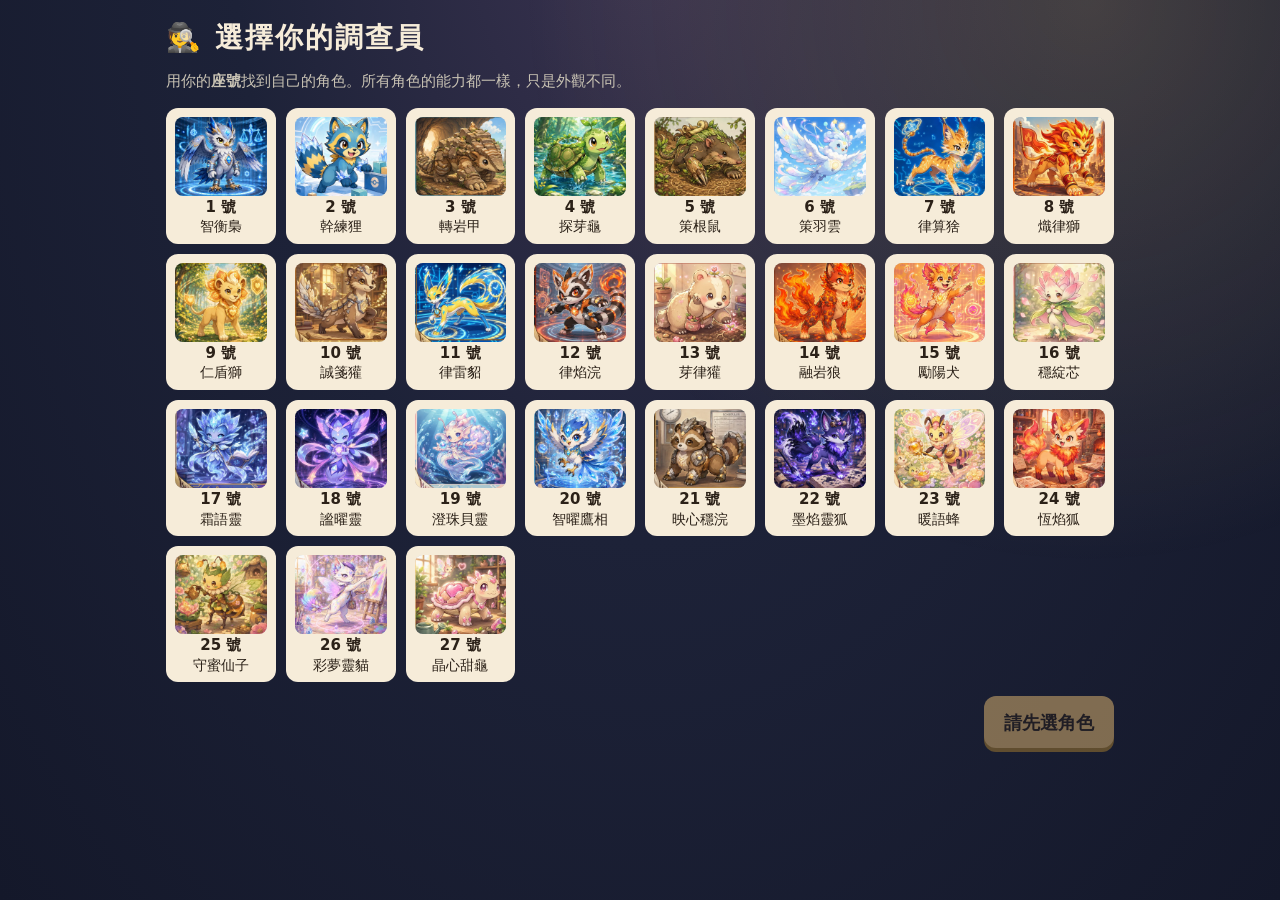
==== index.html @ 9925912d "所長的機密檔案庫：遊戲核心、自然與英文題庫 Co-Authored-By: Claude Opus 5.5 <noreply@anthropic.com>" ====
<!doctype html>
<html lang="zh-Hant">
<head>
<meta charset="utf-8">
<meta name="viewport" content="width=device-width, initial-scale=1, maximum-scale=1, user-scalable=no, viewport-fit=cover">
<meta name="apple-mobile-web-app-capable" content="yes">
<meta name="theme-color" content="#14182a">
<title>所長的機密檔案庫</title>
<link rel="stylesheet" href="style.css?v=2">
</head>
<body>
<div id="app"></div>
<div id="overlay" class="overlay hidden"></div>
<div id="toasts"></div>
<div id="rotate-hint" class="hidden"><div>🔄<br>雙人決鬥請把 iPad <b>橫放</b></div></div>

<script src="data/units.js?v=2"></script>
<script src="data/characters.js?v=2"></script>
<script src="data/bank.js?v=2"></script>
<script src="data/q-science.js?v=2"></script>
<script src="data/q-english.js?v=2"></script>
<script src="data/q-social.js?v=2"></script>
<script src="data/q-math.js?v=2"></script>
<script src="game.js?v=2"></script>
</body>
</html>
---- style.css ----
:root {
  --night: #14182a;
  --night2: #1d2238;
  --lamp: #ffcf7a;
  --kraft: #d8b98a;
  --kraft2: #c9a676;
  --kraft-dark: #8a6a3f;
  --paper: #f6ecd9;
  --ink: #2b2118;
  --red: #b3261e;
  --green: #2f8a4f;
  --fog: #9aa3b5;
  --math: #3b82c4;
  --science: #2f9e6b;
  --social: #c47a2c;
  --english: #b0458c;
  --radius: 14px;
}
* { box-sizing: border-box; -webkit-tap-highlight-color: transparent; }
html, body { margin: 0; height: 100%; }
body {
  background: radial-gradient(ellipse at 50% -10%, #3a3350 0%, var(--night2) 45%, var(--night) 100%) fixed;
  color: var(--paper);
  font-family: "PingFang TC", "Noto Sans TC", "Microsoft JhengHei", system-ui, sans-serif;
  font-size: 18px;
  line-height: 1.5;
  touch-action: manipulation;
  -webkit-user-select: none; user-select: none;
  -webkit-text-size-adjust: 100%;
  overflow-x: hidden;
}
button { font: inherit; color: inherit; touch-action: manipulation; cursor: pointer; }
.hidden { display: none !important; }
#app { max-width: 980px; margin: 0 auto; padding: max(12px, env(safe-area-inset-top)) 16px 40px; min-height: 100%; }

/* ---------- 共用元件 ---------- */
h1, h2, h3 { margin: .3em 0; line-height: 1.25; }
h1 { font-size: 28px; letter-spacing: 2px; }
h2 { font-size: 22px; }
.sub { color: #c9c3b4; font-size: 15px; }
.row { display: flex; gap: 10px; align-items: center; flex-wrap: wrap; }
.spacer { flex: 1; }
.center { text-align: center; }
.btn {
  display: inline-flex; align-items: center; justify-content: center; gap: 6px;
  min-height: 52px; padding: 10px 20px; border-radius: 12px; border: 0;
  background: var(--kraft); color: var(--ink); font-weight: 700; font-size: 18px;
  box-shadow: 0 4px 0 var(--kraft-dark);
  transition: transform .08s;
}
.btn:active { transform: translateY(3px); box-shadow: 0 1px 0 var(--kraft-dark); }
.btn.primary { background: var(--lamp); box-shadow: 0 4px 0 #b88a30; }
.btn.red { background: #d9534a; color: #fff; box-shadow: 0 4px 0 #8a2620; }
.btn.ghost { background: rgba(255,255,255,.08); color: var(--paper); box-shadow: none; border: 1px solid rgba(255,255,255,.2); }
.btn.small { min-height: 40px; padding: 6px 14px; font-size: 15px; }
.btn[disabled] { opacity: .45; pointer-events: none; }
.topbar { display: flex; align-items: center; gap: 8px; margin-bottom: 10px; flex-wrap: wrap; }
.pill { display: inline-flex; align-items: center; gap: 4px; padding: 4px 10px; border-radius: 99px; background: rgba(0,0,0,.35); font-size: 15px; white-space: nowrap; }
.folder {
  position: relative; background: var(--kraft); color: var(--ink);
  border-radius: 6px 14px 14px 14px; padding: 18px 16px 16px; margin-top: 16px;
  box-shadow: 0 6px 18px rgba(0,0,0,.35);
  background-image: repeating-linear-gradient(0deg, rgba(0,0,0,.025) 0 2px, transparent 2px 6px);
}
.folder::before {
  content: attr(data-tab); position: absolute; top: -18px; left: 0;
  background: var(--kraft); padding: 2px 16px 0; border-radius: 8px 8px 0 0; font-size: 13px; font-weight: 700; letter-spacing: 1px; color: var(--kraft-dark);
}
.paper { background: var(--paper); color: var(--ink); border-radius: var(--radius); padding: 16px; box-shadow: 0 4px 14px rgba(0,0,0,.3); }
.stamp {
  display: inline-block; border: 4px solid var(--red); color: var(--red); font-weight: 900; padding: 2px 12px; border-radius: 8px;
  transform: rotate(-12deg); letter-spacing: 4px; font-size: 22px; background: rgba(255,255,255,.15);
}
.stamp.big { font-size: 56px; padding: 6px 24px; border-width: 7px; animation: stampIn .35s ease-out; }
@keyframes stampIn { from { transform: rotate(-12deg) scale(2.4); opacity: 0; } to { transform: rotate(-12deg) scale(1); opacity: 1; } }
.lamp-glow { position: fixed; inset: 0; pointer-events: none; background: radial-gradient(circle at 85% 0%, rgba(255,207,122,.18), transparent 40%); z-index: -1; }

/* ---------- 選角色 ---------- */
.char-grid { display: grid; grid-template-columns: repeat(auto-fill, minmax(104px, 1fr)); gap: 10px; }
.char-cell { background: var(--paper); color: var(--ink); border-radius: 12px; padding: 6px; border: 3px solid transparent; text-align: center; }
.char-cell img { width: 100%; aspect-ratio: 512/440; object-fit: cover; border-radius: 8px; display: block; background: #ccc; }
.char-cell .seat { font-weight: 900; font-size: 15px; }
.char-cell .nm { font-size: 14px; line-height: 1.2; }
.char-cell.sel { border-color: var(--lamp); box-shadow: 0 0 0 3px var(--lamp); }
.char-cell.taken { opacity: .3; }

/* 角色卡 */
.idcard { display: flex; gap: 14px; align-items: center; }
.idcard .portrait { width: 120px; flex: none; border-radius: 12px; overflow: hidden; border: 5px solid #a07d4c; background: #222; }
.idcard .portrait img { width: 100%; display: block; aspect-ratio: 512/440; object-fit: cover; }
.frame-silver { border-color: #c8ced8 !important; box-shadow: 0 0 10px rgba(220,230,255,.6); }
.frame-gold { border-color: #e6b93c !important; box-shadow: 0 0 14px rgba(255,210,90,.75); }
.frame-crystal { border-color: #8fd7ff !important; box-shadow: 0 0 18px rgba(140,215,255,.9), inset 0 0 8px rgba(140,215,255,.6); }
.idcard .title { display: inline-block; margin-top: 4px; background: var(--ink); color: var(--lamp); border-radius: 6px; padding: 1px 10px; font-size: 14px; }

/* ---------- 主畫面 ---------- */
.areas { display: grid; grid-template-columns: repeat(2, 1fr); gap: 14px; margin-top: 14px; }
.area {
  position: relative; text-align: left; border: 0; border-radius: 6px 16px 16px 16px; padding: 16px; min-height: 120px;
  background: var(--kraft); color: var(--ink); box-shadow: 0 6px 0 var(--kraft-dark);
  border-top: 10px solid var(--c, #888);
}
.area:active { transform: translateY(3px); }
.area .ic { font-size: 30px; }
.area .nm { font-size: 21px; font-weight: 900; }
.area .meta { font-size: 14px; color: #5a4632; margin-top: 4px; }
.area .badge { position: absolute; top: 10px; right: 10px; background: var(--red); color: #fff; border-radius: 99px; padding: 2px 10px; font-size: 14px; font-weight: 700; }
.area.off { opacity: .5; }
.hub-actions { display: grid; grid-template-columns: repeat(3, 1fr); gap: 12px; margin-top: 18px; }
.hub-actions .btn { min-height: 72px; flex-direction: column; font-size: 17px; }
.hub-actions .btn span { font-size: 26px; }
@media (max-width: 560px) { .hub-actions { grid-template-columns: 1fr 1fr; } }

/* 所長剪影對話 */
.boss-talk { display: flex; gap: 14px; align-items: flex-end; }
.boss-talk svg { width: 96px; flex: none; filter: drop-shadow(0 0 12px rgba(255,207,122,.35)); }
.boss-talk .bubble { background: var(--paper); color: var(--ink); border-radius: 16px 16px 16px 4px; padding: 14px 16px; font-size: 18px; flex: 1; }
.boss-talk .bubble b { color: var(--red); }

/* ---------- 範圍選擇 ---------- */
.unit-list { display: grid; gap: 10px; margin: 12px 0; }
.unit-btn { text-align: left; background: var(--paper); color: var(--ink); border: 3px solid transparent; border-radius: 12px; padding: 12px 14px; font-size: 17px; }
.unit-btn.sel { border-color: var(--c, var(--lamp)); box-shadow: 0 0 0 2px var(--c, var(--lamp)); }
.unit-btn small { display: block; color: #6c5a44; font-size: 14px; }

/* ---------- 路線圖 ---------- */
.map { display: flex; flex-direction: column-reverse; gap: 8px; margin: 10px 0; }
.map-row { display: flex; justify-content: center; gap: 12px; align-items: center; position: relative; }
.map-row .rn { position: absolute; left: 0; font-size: 12px; color: #8b8fa3; }
.node {
  width: 76px; height: 64px; border-radius: 12px; border: 3px solid rgba(255,255,255,.15); background: rgba(0,0,0,.3);
  display: flex; flex-direction: column; align-items: center; justify-content: center; font-size: 26px; line-height: 1;
}
.node small { font-size: 12px; margin-top: 4px; color: #cfc8b8; }
.node.avail { border-color: var(--lamp); background: rgba(255,207,122,.18); animation: pulse 1.4s infinite; }
.node.done { opacity: .35; }
.node.cur { border-color: #fff; background: rgba(255,255,255,.2); }
.node.boss { width: 120px; height: 72px; }
@keyframes pulse { 50% { box-shadow: 0 0 0 6px rgba(255,207,122,.15); } }
.legend { font-size: 13px; color: #b9b3a5; }

/* ---------- 狀態列 ---------- */
.statbar { display: flex; gap: 8px; flex-wrap: wrap; align-items: center; }
.hpbar { position: relative; height: 18px; border-radius: 99px; background: rgba(0,0,0,.45); overflow: hidden; min-width: 140px; flex: 1; }
.hpbar > i { position: absolute; inset: 0 auto 0 0; background: linear-gradient(90deg, #e05a4f, #f2a14a); transition: width .3s; }
.hpbar.enemy > i { background: linear-gradient(90deg, #6f7ea0, #b6c0d8); }
.hpbar > span { position: relative; display: block; text-align: center; font-size: 13px; line-height: 18px; font-weight: 700; color: #fff; text-shadow: 0 1px 2px #000; }
.relic-row { display: flex; gap: 6px; flex-wrap: wrap; }
.relic-chip { font-size: 22px; background: rgba(0,0,0,.35); border-radius: 10px; padding: 2px 6px; border: 0; }
.relic-chip sup { font-size: 11px; color: var(--lamp); }
.item-btn { min-height: 44px; padding: 4px 10px; border-radius: 10px; border: 0; background: rgba(255,255,255,.12); font-size: 16px; }

/* ---------- 戰鬥 ---------- */
.arena { display: flex; align-items: center; justify-content: space-between; gap: 10px; padding: 8px 0; min-height: 170px; }
.hero { width: 120px; flex: none; text-align: center; }
.hero img { width: 110px; border-radius: 12px; border: 4px solid #a07d4c; display: block; margin: 0 auto; aspect-ratio: 512/440; object-fit: cover; }
.hero.hit img { animation: shake .35s; border-color: #e05a4f; }
.foe { flex: 1; display: flex; flex-direction: column; align-items: center; gap: 6px; }
.foe .fname { font-weight: 700; }
.foe .hpbar { width: 100%; max-width: 280px; flex: none; }
@keyframes shake { 20% { transform: translateX(-8px); } 40% { transform: translateX(8px); } 60% { transform: translateX(-5px); } 80% { transform: translateX(5px); } }

/* 霧怪（CSS 畫的） */
.fog { position: relative; width: 150px; height: 120px; animation: floaty 3s ease-in-out infinite; }
.fog .puff { position: absolute; border-radius: 50%; background: radial-gradient(circle at 40% 35%, rgba(215,220,232,.95), rgba(140,148,168,.75) 55%, rgba(110,118,140,0) 72%); filter: blur(2px); }
.fog .p1 { width: 90px; height: 80px; left: 30px; top: 20px; }
.fog .p2 { width: 70px; height: 60px; left: 0; top: 45px; }
.fog .p3 { width: 70px; height: 62px; right: 0; top: 40px; }
.fog .p4 { width: 60px; height: 50px; left: 45px; top: 0; }
.fog .eyes { position: absolute; left: 0; right: 0; top: 52px; display: flex; justify-content: center; gap: 22px; }
.fog .eye { width: 26px; height: 9px; border-radius: 50%; background: #ffe04a; box-shadow: 0 0 10px #ffd400, 0 0 22px rgba(255,212,0,.7); transform: rotate(8deg); animation: blink 4s infinite; }
.fog .eye:first-child { transform: rotate(-8deg); }
.fog.elite { transform: scale(1.2); }
.fog.elite .puff { background: radial-gradient(circle at 40% 35%, rgba(170,176,196,.95), rgba(80,86,110,.85) 55%, rgba(60,66,90,0) 72%); }
.fog.boss { width: 200px; height: 150px; }
.fog.boss .puff { background: radial-gradient(circle at 40% 35%, rgba(130,120,160,.95), rgba(50,44,80,.9) 55%, rgba(40,34,70,0) 72%); }
.fog.boss .p1 { width: 130px; height: 110px; left: 35px; top: 18px; }
.fog.boss .p2 { width: 95px; height: 80px; top: 60px; }
.fog.boss .p3 { width: 95px; height: 80px; top: 55px; }
.fog.boss .p4 { width: 80px; height: 66px; left: 60px; }
.fog.boss .eyes { top: 70px; gap: 30px; }
.fog.boss .eye { width: 36px; height: 11px; background: #ffb52e; box-shadow: 0 0 14px #ff9a00, 0 0 30px rgba(255,140,0,.8); }
.fog.ghost .puff { background: radial-gradient(circle at 40% 35%, rgba(200,225,255,.95), rgba(110,140,220,.7) 55%, rgba(90,110,200,0) 72%); }
.fog.ghost .eye { background: #b9f2ff; box-shadow: 0 0 10px #7fe3ff, 0 0 22px rgba(127,227,255,.8); }
.fog .tag { position: absolute; right: 10px; top: 8px; background: var(--paper); color: var(--red); font-weight: 900; font-size: 14px; padding: 0 5px; border: 2px solid var(--red); transform: rotate(10deg); }
.fog.hit { animation: shake .35s; }
.fog.dead { animation: fade .6s forwards; }
.shield-ring { position: absolute; inset: -10px; border-radius: 50%; border: 4px dashed #8fd7ff; box-shadow: 0 0 18px #8fd7ff; animation: spin 6s linear infinite; }
@keyframes spin { to { transform: rotate(360deg); } }
@keyframes floaty { 50% { transform: translateY(-8px); } }
@keyframes blink { 0%, 92%, 100% { height: 9px; } 95% { height: 2px; } }
@keyframes fade { to { opacity: 0; transform: scale(1.4); filter: blur(8px); } }
.dmg { position: absolute; font-weight: 900; font-size: 26px; color: #fff; text-shadow: 0 2px 4px #000; animation: rise .8s forwards; pointer-events: none; }
@keyframes rise { to { transform: translateY(-40px); opacity: 0; } }

/* ---------- 題目 ---------- */
.qcard { background: var(--paper); color: var(--ink); border-radius: var(--radius); padding: 16px; box-shadow: 0 6px 16px rgba(0,0,0,.35); position: relative; }
.qcard.ghost-q { box-shadow: 0 0 0 4px #7fa8ff, 0 0 24px rgba(127,168,255,.7); }
.qhead { display: flex; gap: 8px; align-items: center; font-size: 13px; color: #7a6650; margin-bottom: 6px; flex-wrap: wrap; }
.qhead .lv2 { background: #6b3fa0; color: #fff; padding: 0 8px; border-radius: 6px; }
.qhead .gtag { background: #3d5bb5; color: #fff; padding: 0 8px; border-radius: 6px; }
.stem { font-size: 20px; font-weight: 600; white-space: pre-wrap; margin-bottom: 12px; -webkit-user-select: text; user-select: text; }
.opts { display: grid; gap: 10px; }
.opt {
  text-align: left; min-height: 56px; padding: 10px 14px; border-radius: 12px; border: 2px solid #d6c7a8; background: #fffaf0; color: var(--ink);
  font-size: 18px; display: flex; gap: 10px; align-items: center;
}
.opt .k { flex: none; width: 30px; height: 30px; border-radius: 50%; background: var(--kraft); display: flex; align-items: center; justify-content: center; font-weight: 900; }
.opt.right { background: #d8f3dc; border-color: var(--green); }
.opt.wrong { background: #fde2e0; border-color: var(--red); }
.opt.gone { opacity: .25; text-decoration: line-through; pointer-events: none; }
.opt:disabled { cursor: default; }
@media (min-width: 700px) { .opts.two { grid-template-columns: 1fr 1fr; } }
.hint { background: #fff3c4; border-left: 5px solid #e0a800; padding: 8px 12px; border-radius: 8px; margin-bottom: 10px; font-size: 16px; }
.qtools { display: flex; gap: 8px; margin-top: 12px; flex-wrap: wrap; }

/* 數字鍵盤 */
.numdisp { font-size: 30px; font-weight: 700; text-align: center; background: #fff; border: 3px solid #d6c7a8; border-radius: 12px; min-height: 56px; padding: 4px; margin-bottom: 10px; letter-spacing: 2px; }
.numpad { display: grid; grid-template-columns: repeat(3, 1fr); gap: 8px; max-width: 360px; margin: 0 auto; }
.numpad button { min-height: 58px; font-size: 26px; font-weight: 700; border-radius: 12px; border: 0; background: var(--kraft); color: var(--ink); box-shadow: 0 3px 0 var(--kraft-dark); }
.numpad button.ok { background: var(--lamp); grid-column: span 3; font-size: 20px; }

/* 字母磚 */
.slots { display: flex; justify-content: center; gap: 6px; flex-wrap: wrap; margin: 10px 0 16px; }
.slot { width: 44px; height: 54px; border-radius: 8px; display: flex; align-items: center; justify-content: center; font-size: 30px; font-weight: 700; font-family: "Comic Sans MS", "Arial Rounded MT Bold", Arial, sans-serif; }
.slot.fixed { color: var(--ink); }
.slot.blank { border: 3px dashed #b79b6c; background: #fff; }
.slot.filled { border: 3px solid var(--lamp); background: #fff8e1; }
.tiles { display: flex; justify-content: center; gap: 8px; flex-wrap: wrap; }
.tile { width: 54px; height: 58px; border-radius: 10px; border: 0; background: var(--kraft); box-shadow: 0 4px 0 var(--kraft-dark); font-size: 30px; font-weight: 700; color: var(--ink); font-family: "Comic Sans MS", "Arial Rounded MT Bold", Arial, sans-serif; }
.tile.used { visibility: hidden; }

/* ---------- 浮層（解析、診斷、選擇） ---------- */
.overlay { position: fixed; inset: 0; background: rgba(8,10,20,.78); z-index: 50; display: flex; align-items: center; justify-content: center; padding: 16px; overflow-y: auto; }
.sheet { background: var(--paper); color: var(--ink); border-radius: 18px; padding: 20px; width: 100%; max-width: 640px; max-height: 100%; overflow-y: auto; box-shadow: 0 10px 40px rgba(0,0,0,.6); }
.sheet h2 { margin-top: 0; }
.sheet .ans { background: #d8f3dc; border-radius: 10px; padding: 8px 12px; margin: 8px 0; font-weight: 700; }
.sheet .mine { background: #fde2e0; border-radius: 10px; padding: 8px 12px; margin: 8px 0; }
.sheet .exp { font-size: 18px; margin: 10px 0; }
.srcline { border-top: 2px dashed #c9b38c; margin-top: 12px; padding-top: 10px; font-size: 15px; color: #5a4632; }
.diag-opt { display: block; width: 100%; text-align: left; margin: 8px 0; padding: 12px 14px; border-radius: 12px; border: 2px solid #d6c7a8; background: #fffaf0; font-size: 17px; color: var(--ink); min-height: 52px; }
.diag-opt.right { background: #d8f3dc; border-color: var(--green); }
.diag-opt.wrong { background: #fde2e0; border-color: var(--red); }
.choice-cards { display: grid; gap: 10px; }
.choice-card { text-align: left; background: #fffaf0; border: 2px solid #d6c7a8; border-radius: 12px; padding: 12px; color: var(--ink); font-size: 17px; }
.choice-card b { font-size: 19px; }
.sheet .actions { display: flex; gap: 10px; justify-content: flex-end; margin-top: 14px; flex-wrap: wrap; }

/* toast */
#toasts { position: fixed; top: max(10px, env(safe-area-inset-top)); left: 50%; transform: translateX(-50%); z-index: 80; display: flex; flex-direction: column; gap: 6px; align-items: center; pointer-events: none; width: 92%; max-width: 520px; }
.toast { background: var(--ink); color: var(--lamp); border: 2px solid var(--lamp); border-radius: 12px; padding: 8px 16px; font-weight: 700; animation: toastIn .25s; text-align: center; }
@keyframes toastIn { from { transform: translateY(-14px); opacity: 0; } }

/* ---------- 結算 ---------- */
.result-grid { display: grid; grid-template-columns: repeat(auto-fit, minmax(140px, 1fr)); gap: 10px; margin: 14px 0; }
.result-grid div { background: rgba(0,0,0,.08); border-radius: 10px; padding: 10px; text-align: center; }
.result-grid b { display: block; font-size: 26px; }

/* ---------- 懸案牆 ---------- */
.tabs { display: flex; gap: 6px; flex-wrap: wrap; margin: 10px 0; }
.tab { border: 0; border-radius: 99px; padding: 8px 16px; background: rgba(255,255,255,.1); font-size: 16px; min-height: 44px; }
.tab.on { background: var(--lamp); color: var(--ink); font-weight: 700; }
.wall { background: #5b3f2a; background-image: radial-gradient(rgba(0,0,0,.25) 1px, transparent 1px); background-size: 8px 8px; border-radius: 14px; padding: 18px 12px; border: 8px solid #3e2a1a; display: grid; grid-template-columns: repeat(auto-fill, minmax(150px, 1fr)); gap: 16px; min-height: 200px; }
.case { position: relative; background: var(--kraft); color: var(--ink); border: 0; border-radius: 4px; padding: 16px 10px 10px; text-align: left; font-size: 15px; box-shadow: 0 4px 8px rgba(0,0,0,.4); min-height: 120px; }
.case:nth-child(odd) { transform: rotate(-1.5deg); }
.case:nth-child(even) { transform: rotate(1.2deg); }
.case::before { content: ""; position: absolute; top: -6px; left: 50%; width: 14px; height: 14px; margin-left: -7px; border-radius: 50%; background: radial-gradient(circle at 35% 35%, #ff8a80, #c62828); box-shadow: 0 2px 2px rgba(0,0,0,.5); }
.case .u { font-size: 12px; font-weight: 700; color: #fff; padding: 0 6px; border-radius: 4px; background: var(--c, #666); }
.case .cn { font-weight: 700; margin: 6px 0 4px; line-height: 1.3; }
.case .w { font-size: 12px; color: #6c5a44; }
.case .stamp { position: absolute; right: 6px; bottom: 8px; font-size: 16px; border-width: 3px; padding: 0 6px; }
.case.closed { background: #cdb48c; }
.wall-empty { grid-column: 1 / -1; color: var(--paper); text-align: center; padding: 30px 10px; }

/* ---------- 決鬥 ---------- */
.duel { position: fixed; inset: 0; display: grid; grid-template-columns: 1fr 1.2fr 1fr; gap: 10px; padding: max(10px, env(safe-area-inset-top)) 12px 12px; background: var(--night); }
.dside { display: flex; flex-direction: column; gap: 8px; min-height: 0; }
.dside .who { display: flex; align-items: center; gap: 8px; }
.dside .who img { width: 64px; border-radius: 10px; border: 3px solid #a07d4c; aspect-ratio: 512/440; object-fit: cover; }
.dside .who b { font-size: 16px; }
.dside .hpbar { min-width: 0; flex: none; }
.dside .opts { flex: 1; grid-auto-rows: 1fr; }
.dside .opt { font-size: 17px; min-height: 0; }
.dside.locked .opts { opacity: .35; pointer-events: none; }
.dside .lock { text-align: center; font-weight: 700; color: #ff9b91; min-height: 24px; }
.dcenter { display: flex; flex-direction: column; gap: 8px; min-height: 0; }
.dcenter .qcard { flex: 1; overflow-y: auto; }
.dcenter .stem { font-size: 21px; }
.dcenter .exp { font-size: 16px; }
.duel .hit { animation: shake .35s; }
.duel-pick { display: grid; grid-template-columns: 1fr 1fr; gap: 16px; }
.duel-pick .char-grid { grid-template-columns: repeat(auto-fill, minmax(70px, 1fr)); gap: 6px; max-height: 46vh; overflow-y: auto; }
.duel-pick .char-cell .nm { font-size: 12px; }
#rotate-hint { position: fixed; inset: 0; z-index: 90; background: var(--night); display: flex; align-items: center; justify-content: center; text-align: center; font-size: 26px; padding: 20px; }
#rotate-hint div { font-size: 22px; line-height: 2; }

@media (max-width: 520px) {
  body { font-size: 17px; }
  .stem { font-size: 18px; }
  .hero { width: 86px; } .hero img { width: 80px; }
  .fog { transform: scale(.85); }
}
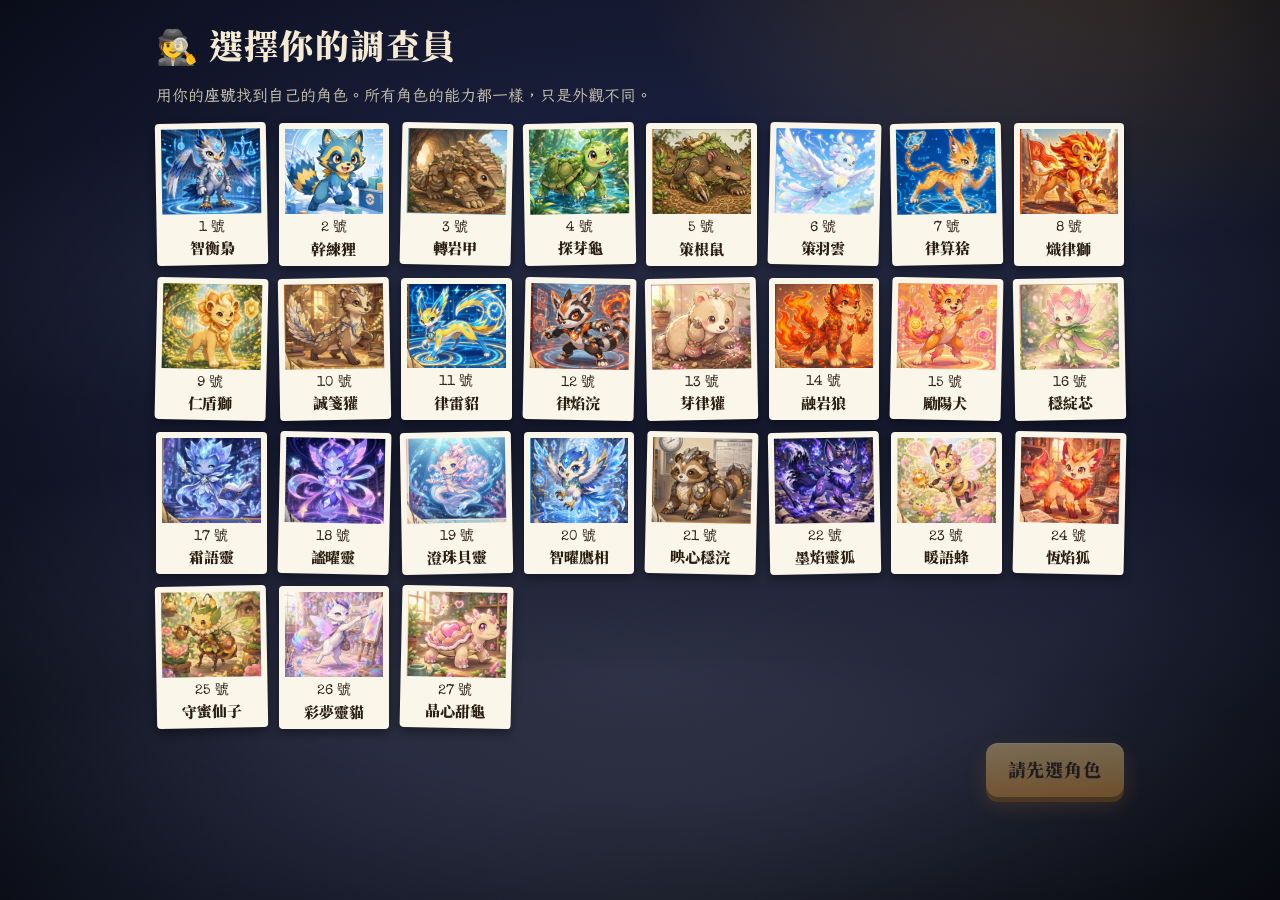
==== commit 22b2544f: "分數改直式、決鬥改回合制、檔案區只留全部單元、美術介面改版；修正連續拼字題字母磚沒重置 Co-Authored-By: Claude Opus 5.5 <noreply@anthropic.com>" ====
--- a/index.html
+++ b/index.html
@@ -6,21 +6,25 @@
 <meta name="apple-mobile-web-app-capable" content="yes">
 <meta name="theme-color" content="#14182a">
 <title>所長的機密檔案庫</title>
-<link rel="stylesheet" href="style.css?v=2">
+<link rel="preconnect" href="https://fonts.googleapis.com">
+<link rel="preconnect" href="https://fonts.gstatic.com" crossorigin>
+<link rel="stylesheet" href="https://fonts.googleapis.com/css2?family=LXGW+WenKai+TC:wght@400;700&family=Noto+Serif+TC:wght@700;900&family=Special+Elite&display=swap">
+<link rel="stylesheet" href="style.css?v=7">
 </head>
 <body>
+<div class="bg" aria-hidden="true"><div class="fogl f3"></div><div class="fogl f1"></div><div class="fogl f2"></div><div class="vig"></div></div>
 <div id="app"></div>
 <div id="overlay" class="overlay hidden"></div>
 <div id="toasts"></div>
 <div id="rotate-hint" class="hidden"><div>🔄<br>雙人決鬥請把 iPad <b>橫放</b></div></div>
 
-<script src="data/units.js?v=2"></script>
-<script src="data/characters.js?v=2"></script>
-<script src="data/bank.js?v=2"></script>
-<script src="data/q-science.js?v=2"></script>
-<script src="data/q-english.js?v=2"></script>
-<script src="data/q-social.js?v=2"></script>
-<script src="data/q-math.js?v=2"></script>
-<script src="game.js?v=2"></script>
+<script src="data/units.js?v=7"></script>
+<script src="data/characters.js?v=7"></script>
+<script src="data/bank.js?v=7"></script>
+<script src="data/q-science.js?v=7"></script>
+<script src="data/q-english.js?v=7"></script>
+<script src="data/q-social.js?v=7"></script>
+<script src="data/q-math.js?v=7"></script>
+<script src="game.js?v=7"></script>
 </body>
 </html>
--- a/style.css
+++ b/style.css
@@ -1,29 +1,42 @@
+/* =========================================================
+   所長的機密檔案庫 — 美術方向：「深夜偵探事務所」
+   深藍夜色＋檯燈琥珀光＋牛皮紙卷宗＋紅色機密印章
+   字體：標題 Noto Serif TC（粗襯線）、內文 LXGW WenKai TC（楷體感，貼近課本）、
+         標籤 Special Elite（打字機）
+   ========================================================= */
 :root {
-  --night: #14182a;
-  --night2: #1d2238;
-  --lamp: #ffcf7a;
-  --kraft: #d8b98a;
-  --kraft2: #c9a676;
-  --kraft-dark: #8a6a3f;
-  --paper: #f6ecd9;
-  --ink: #2b2118;
-  --red: #b3261e;
-  --green: #2f8a4f;
-  --fog: #9aa3b5;
-  --math: #3b82c4;
-  --science: #2f9e6b;
-  --social: #c47a2c;
-  --english: #b0458c;
+  --night: #0d1020;
+  --night2: #161b31;
+  --night3: #222a48;
+  --amber: #ffc65c;
+  --amber2: #f2a33a;
+  --kraft: #cfa86b;
+  --kraft-hi: #e2c38e;
+  --kraft-dark: #7a5629;
+  --paper: #f5ead3;
+  --paper2: #eadbb9;
+  --ink: #2a1d12;
+  --ink2: #5b4630;
+  --red: #c0262d;
+  --red-dark: #7d1418;
+  --green: #2d7d46;
+  --fog: #a9b3c9;
   --radius: 14px;
+  --serif: "Noto Serif TC", "Songti TC", "PMingLiU", serif;
+  --kai: "LXGW WenKai TC", "Kaiti TC", "BiauKai", "DFKai-SB", "PingFang TC", sans-serif;
+  --type: "Special Elite", "Courier New", monospace;
+  --noise: url("data:image/svg+xml;utf8,<svg xmlns='http://www.w3.org/2000/svg' width='160' height='160'><filter id='n'><feTurbulence type='fractalNoise' baseFrequency='.85' numOctaves='3' stitchTiles='stitch'/><feColorMatrix values='0 0 0 0 0  0 0 0 0 0  0 0 0 0 0  0 0 0 .55 0'/></filter><rect width='100%25' height='100%25' filter='url(%23n)'/></svg>");
+  --noise-soft: url("data:image/svg+xml;utf8,<svg xmlns='http://www.w3.org/2000/svg' width='160' height='160'><filter id='n'><feTurbulence type='fractalNoise' baseFrequency='.85' numOctaves='3' stitchTiles='stitch'/><feColorMatrix values='0 0 0 0 0  0 0 0 0 0  0 0 0 0 0  0 0 0 .12 0'/></filter><rect width='100%25' height='100%25' filter='url(%23n)'/></svg>");
+  --noise-mid: url("data:image/svg+xml;utf8,<svg xmlns='http://www.w3.org/2000/svg' width='160' height='160'><filter id='n'><feTurbulence type='fractalNoise' baseFrequency='.85' numOctaves='3' stitchTiles='stitch'/><feColorMatrix values='0 0 0 0 0  0 0 0 0 0  0 0 0 0 0  0 0 0 .25 0'/></filter><rect width='100%25' height='100%25' filter='url(%23n)'/></svg>");
 }
 * { box-sizing: border-box; -webkit-tap-highlight-color: transparent; }
-html, body { margin: 0; height: 100%; }
+html, body { margin: 0; min-height: 100%; }
 body {
-  background: radial-gradient(ellipse at 50% -10%, #3a3350 0%, var(--night2) 45%, var(--night) 100%) fixed;
+  background: var(--night);
   color: var(--paper);
-  font-family: "PingFang TC", "Noto Sans TC", "Microsoft JhengHei", system-ui, sans-serif;
-  font-size: 18px;
-  line-height: 1.5;
+  font-family: var(--kai);
+  font-size: 19px;
+  line-height: 1.55;
   touch-action: manipulation;
   -webkit-user-select: none; user-select: none;
   -webkit-text-size-adjust: 100%;
@@ -31,272 +44,408 @@
 }
 button { font: inherit; color: inherit; touch-action: manipulation; cursor: pointer; }
 .hidden { display: none !important; }
-#app { max-width: 980px; margin: 0 auto; padding: max(12px, env(safe-area-inset-top)) 16px 40px; min-height: 100%; }
-
-/* ---------- 共用元件 ---------- */
-h1, h2, h3 { margin: .3em 0; line-height: 1.25; }
-h1 { font-size: 28px; letter-spacing: 2px; }
-h2 { font-size: 22px; }
-.sub { color: #c9c3b4; font-size: 15px; }
+#app { position: relative; z-index: 1; max-width: 1000px; margin: 0 auto; padding: max(14px, env(safe-area-inset-top)) 16px 48px; min-height: 100vh; }
+.lamp-glow { display: none; }
+
+/* ---------- 背景：夜色、檯燈光、飄動的霧、紙紋、暗角 ---------- */
+.bg { position: fixed; inset: 0; z-index: 0; pointer-events: none; overflow: hidden;
+  background:
+    radial-gradient(ellipse 55% 45% at 88% -5%, rgba(255,198,92,.30), transparent 70%),
+    radial-gradient(ellipse 60% 50% at 10% 110%, rgba(80,110,190,.22), transparent 70%),
+    linear-gradient(180deg, #1a2040 0%, var(--night2) 40%, var(--night) 100%);
+}
+.bg::before { content: ""; position: absolute; inset: 0; background-image: var(--noise); opacity: .18; mix-blend-mode: overlay; }
+.bg .fogl { position: absolute; width: 160%; height: 60%; left: -30%; border-radius: 50%;
+  background: radial-gradient(ellipse at center, rgba(190,200,225,.16), rgba(190,200,225,0) 65%); }
+.bg .f1 { top: 45%; animation: drift 46s linear infinite; }
+.bg .f2 { top: 70%; animation: drift 70s linear infinite reverse; opacity: .8; }
+.bg .f3 { top: 10%; height: 40%; animation: drift 90s linear infinite; opacity: .5; }
+.bg .vig { position: absolute; inset: 0; background: radial-gradient(ellipse at center, transparent 55%, rgba(0,0,0,.6) 100%); }
+@keyframes drift { from { transform: translateX(-12%); } to { transform: translateX(12%); } }
+
+/* 畫面進場：依序淡入上升 */
+#app.enter > * { animation: rise-in .5s cubic-bezier(.2,.8,.2,1) both; }
+#app.enter > *:nth-child(2) { animation-delay: .06s; }
+#app.enter > *:nth-child(3) { animation-delay: .12s; }
+#app.enter > *:nth-child(4) { animation-delay: .18s; }
+#app.enter > *:nth-child(5) { animation-delay: .24s; }
+#app.enter > *:nth-child(6) { animation-delay: .30s; }
+#app.enter > *:nth-child(n+7) { animation-delay: .34s; }
+@keyframes rise-in { from { opacity: .45; transform: translateY(16px); } to { opacity: 1; transform: none; } }
+
+/* 打擊感 */
+body.fx-hit #app { animation: shake-sm .3s; }
+body.fx-hurt #app { animation: shake .4s; }
+body.fx-hurt::after, body.fx-hit::after { content: ""; position: fixed; inset: 0; z-index: 70; pointer-events: none; animation: flash .45s forwards; }
+body.fx-hurt::after { background: radial-gradient(ellipse at center, transparent 30%, rgba(200,30,40,.55)); }
+body.fx-hit::after { background: radial-gradient(ellipse at 70% 30%, rgba(255,230,160,.35), transparent 60%); }
+@keyframes flash { from { opacity: 1; } to { opacity: 0; } }
+@keyframes shake { 15% { transform: translate(-9px, 3px); } 30% { transform: translate(8px, -4px); } 45% { transform: translate(-6px, 2px); } 60% { transform: translate(5px, 1px); } 80% { transform: translate(-2px, 0); } }
+@keyframes shake-sm { 30% { transform: translateX(4px); } 60% { transform: translateX(-3px); } }
+.spark { position: fixed; z-index: 75; width: 12px; height: 12px; margin: -6px; border-radius: 50%; pointer-events: none;
+  background: radial-gradient(circle, #fff, rgba(200,210,235,.6) 60%, transparent 70%); animation: spark .85s ease-out forwards; }
+@keyframes spark { to { transform: translate(var(--dx), var(--dy)) scale(.3); opacity: 0; } }
+
+/* ---------- 字體與標題 ---------- */
+h1, h2, h3 { font-family: var(--serif); font-weight: 900; margin: .3em 0; line-height: 1.25; letter-spacing: .04em; }
+h1 { font-size: 34px; }
+h2 { font-size: 24px; }
+h3 { font-size: 19px; }
+.brand { display: flex; flex-direction: column; }
+.brand h1 { margin: 0; font-size: 38px; text-shadow: 0 2px 0 rgba(0,0,0,.4), 0 0 26px rgba(255,198,92,.25); }
+.kicker { font-family: var(--type); font-size: 13px; letter-spacing: .28em; color: var(--amber); opacity: .9; }
+.sub { color: #cdc5b1; font-size: 16px; }
 .row { display: flex; gap: 10px; align-items: center; flex-wrap: wrap; }
 .spacer { flex: 1; }
 .center { text-align: center; }
+
+/* ---------- 按鈕 ---------- */
 .btn {
   display: inline-flex; align-items: center; justify-content: center; gap: 6px;
-  min-height: 52px; padding: 10px 20px; border-radius: 12px; border: 0;
-  background: var(--kraft); color: var(--ink); font-weight: 700; font-size: 18px;
-  box-shadow: 0 4px 0 var(--kraft-dark);
-  transition: transform .08s;
-}
-.btn:active { transform: translateY(3px); box-shadow: 0 1px 0 var(--kraft-dark); }
-.btn.primary { background: var(--lamp); box-shadow: 0 4px 0 #b88a30; }
-.btn.red { background: #d9534a; color: #fff; box-shadow: 0 4px 0 #8a2620; }
-.btn.ghost { background: rgba(255,255,255,.08); color: var(--paper); box-shadow: none; border: 1px solid rgba(255,255,255,.2); }
-.btn.small { min-height: 40px; padding: 6px 14px; font-size: 15px; }
-.btn[disabled] { opacity: .45; pointer-events: none; }
-.topbar { display: flex; align-items: center; gap: 8px; margin-bottom: 10px; flex-wrap: wrap; }
-.pill { display: inline-flex; align-items: center; gap: 4px; padding: 4px 10px; border-radius: 99px; background: rgba(0,0,0,.35); font-size: 15px; white-space: nowrap; }
+  min-height: 54px; padding: 10px 22px; border-radius: 12px; border: 0;
+  background: linear-gradient(180deg, var(--kraft-hi), var(--kraft)); color: var(--ink);
+  font-family: var(--serif); font-weight: 900; font-size: 18px; letter-spacing: .05em; text-decoration: none;
+  box-shadow: 0 5px 0 var(--kraft-dark), 0 8px 18px rgba(0,0,0,.35), inset 0 1px 0 rgba(255,255,255,.5);
+  transition: transform .08s, box-shadow .08s, filter .15s;
+}
+.btn:active { transform: translateY(4px); box-shadow: 0 1px 0 var(--kraft-dark), 0 3px 8px rgba(0,0,0,.35); }
+.btn.primary { background: linear-gradient(180deg, #ffd889, var(--amber2)); box-shadow: 0 5px 0 #9a5f12, 0 8px 22px rgba(255,170,60,.35), inset 0 1px 0 rgba(255,255,255,.6); }
+.btn.red { background: linear-gradient(180deg, #e2535a, var(--red)); color: #fff; box-shadow: 0 5px 0 var(--red-dark), 0 8px 18px rgba(0,0,0,.35); }
+.btn.ghost { background: rgba(255,255,255,.07); color: var(--paper); box-shadow: none; border: 1px solid rgba(255,255,255,.22); font-family: var(--kai); font-weight: 700; }
+.btn.small { min-height: 42px; padding: 6px 15px; font-size: 15px; }
+.btn[disabled] { opacity: .4; pointer-events: none; }
+.topbar { display: flex; align-items: center; gap: 8px; margin-bottom: 12px; flex-wrap: wrap; }
+.pill { display: inline-flex; align-items: center; gap: 4px; padding: 4px 12px; border-radius: 99px; background: rgba(0,0,0,.42); border: 1px solid rgba(255,198,92,.25); font-size: 15px; white-space: nowrap; }
+
+/* ---------- 牛皮紙卷宗 ---------- */
 .folder {
-  position: relative; background: var(--kraft); color: var(--ink);
-  border-radius: 6px 14px 14px 14px; padding: 18px 16px 16px; margin-top: 16px;
-  box-shadow: 0 6px 18px rgba(0,0,0,.35);
-  background-image: repeating-linear-gradient(0deg, rgba(0,0,0,.025) 0 2px, transparent 2px 6px);
+  position: relative; color: var(--ink); margin-top: 22px; padding: 22px 18px 18px;
+  border-radius: 4px 14px 14px 14px;
+  background: var(--noise-mid), linear-gradient(170deg, var(--kraft-hi), var(--kraft) 60%, #c39a5b);
+  background-blend-mode: multiply, normal;
+  box-shadow: 0 10px 28px rgba(0,0,0,.45), inset 0 0 0 1px rgba(255,255,255,.25), inset 0 -30px 40px rgba(120,80,30,.15);
 }
 .folder::before {
-  content: attr(data-tab); position: absolute; top: -18px; left: 0;
-  background: var(--kraft); padding: 2px 16px 0; border-radius: 8px 8px 0 0; font-size: 13px; font-weight: 700; letter-spacing: 1px; color: var(--kraft-dark);
-}
-.paper { background: var(--paper); color: var(--ink); border-radius: var(--radius); padding: 16px; box-shadow: 0 4px 14px rgba(0,0,0,.3); }
+  content: attr(data-tab); position: absolute; top: -22px; left: 0; height: 24px; padding: 3px 18px 0;
+  background: linear-gradient(180deg, var(--kraft-hi), #dcb87f); border-radius: 9px 9px 0 0;
+  font-family: var(--type); font-size: 13px; letter-spacing: .14em; color: var(--kraft-dark);
+}
+.folder::after { /* 迴紋針 */
+  content: ""; position: absolute; top: -12px; right: 26px; width: 16px; height: 44px; border-radius: 9px;
+  border: 3px solid #b9c0cc; border-bottom-color: #8f97a4; box-shadow: 1px 2px 2px rgba(0,0,0,.3); transform: rotate(8deg);
+}
+.paper { background: var(--noise-soft), var(--paper); background-blend-mode: multiply; color: var(--ink); border-radius: var(--radius); padding: 16px; box-shadow: 0 4px 14px rgba(0,0,0,.3); }
 .stamp {
-  display: inline-block; border: 4px solid var(--red); color: var(--red); font-weight: 900; padding: 2px 12px; border-radius: 8px;
-  transform: rotate(-12deg); letter-spacing: 4px; font-size: 22px; background: rgba(255,255,255,.15);
-}
-.stamp.big { font-size: 56px; padding: 6px 24px; border-width: 7px; animation: stampIn .35s ease-out; }
-@keyframes stampIn { from { transform: rotate(-12deg) scale(2.4); opacity: 0; } to { transform: rotate(-12deg) scale(1); opacity: 1; } }
-.lamp-glow { position: fixed; inset: 0; pointer-events: none; background: radial-gradient(circle at 85% 0%, rgba(255,207,122,.18), transparent 40%); z-index: -1; }
+  display: inline-block; border: 4px double var(--red); color: var(--red); font-family: var(--serif); font-weight: 900;
+  padding: 2px 12px; border-radius: 8px; transform: rotate(-12deg); letter-spacing: 6px; font-size: 22px;
+  mask-image: var(--noise); -webkit-mask-image: var(--noise); mask-size: 220px; -webkit-mask-size: 220px;
+  background: rgba(192,38,45,.06);
+}
+.stamp.big { font-size: 64px; padding: 4px 26px; border-width: 9px; animation: stampIn .4s cubic-bezier(.3,1.6,.5,1) both; -webkit-mask-image: none; mask-image: none; text-shadow: 0 0 1px var(--red); }
+@keyframes stampIn { from { transform: rotate(-12deg) scale(2.6); opacity: 0; } 70% { opacity: 1; } to { transform: rotate(-12deg) scale(1); opacity: 1; } }
 
 /* ---------- 選角色 ---------- */
-.char-grid { display: grid; grid-template-columns: repeat(auto-fill, minmax(104px, 1fr)); gap: 10px; }
-.char-cell { background: var(--paper); color: var(--ink); border-radius: 12px; padding: 6px; border: 3px solid transparent; text-align: center; }
-.char-cell img { width: 100%; aspect-ratio: 512/440; object-fit: cover; border-radius: 8px; display: block; background: #ccc; }
-.char-cell .seat { font-weight: 900; font-size: 15px; }
-.char-cell .nm { font-size: 14px; line-height: 1.2; }
-.char-cell.sel { border-color: var(--lamp); box-shadow: 0 0 0 3px var(--lamp); }
-.char-cell.taken { opacity: .3; }
-
-/* 角色卡 */
-.idcard { display: flex; gap: 14px; align-items: center; }
-.idcard .portrait { width: 120px; flex: none; border-radius: 12px; overflow: hidden; border: 5px solid #a07d4c; background: #222; }
+.char-grid { display: grid; grid-template-columns: repeat(auto-fill, minmax(108px, 1fr)); gap: 12px; }
+.char-cell { position: relative; background: #fbf6ea; color: var(--ink); border-radius: 4px; padding: 6px 6px 8px; border: 0; text-align: center;
+  box-shadow: 0 4px 10px rgba(0,0,0,.4); transition: transform .12s; }
+.char-cell:nth-child(3n) { transform: rotate(1.2deg); }
+.char-cell:nth-child(3n+1) { transform: rotate(-1deg); }
+.char-cell:active { transform: scale(.96); }
+.char-cell img { width: 100%; aspect-ratio: 512/440; object-fit: cover; display: block; background: #ccc; }
+.char-cell .seat { font-family: var(--type); font-size: 14px; margin-top: 4px; }
+.char-cell .nm { font-family: var(--serif); font-weight: 900; font-size: 15px; line-height: 1.2; }
+.char-cell.sel { outline: 4px solid var(--amber); outline-offset: 2px; transform: rotate(0) scale(1.04); box-shadow: 0 0 24px rgba(255,198,92,.6); }
+.char-cell.taken { opacity: .25; }
+
+/* 拍立得照片 */
+.polaroid { background: #fbf6ea; padding: 6px 6px 18px; box-shadow: 0 6px 14px rgba(0,0,0,.5); transform: rotate(-3deg); display: block; aspect-ratio: 512/440; object-fit: cover; }
+.polaroid.big { width: 200px; margin: 6px auto 4px; transform: rotate(-2deg); }
+
+/* 調查員證 */
+.idcard { display: flex; gap: 16px; align-items: center; }
+.idcard .portrait { width: 128px; flex: none; padding: 6px 6px 16px; background: #fbf6ea; box-shadow: 0 6px 14px rgba(0,0,0,.4); transform: rotate(-3deg); border: 4px solid transparent; }
 .idcard .portrait img { width: 100%; display: block; aspect-ratio: 512/440; object-fit: cover; }
-.frame-silver { border-color: #c8ced8 !important; box-shadow: 0 0 10px rgba(220,230,255,.6); }
-.frame-gold { border-color: #e6b93c !important; box-shadow: 0 0 14px rgba(255,210,90,.75); }
-.frame-crystal { border-color: #8fd7ff !important; box-shadow: 0 0 18px rgba(140,215,255,.9), inset 0 0 8px rgba(140,215,255,.6); }
-.idcard .title { display: inline-block; margin-top: 4px; background: var(--ink); color: var(--lamp); border-radius: 6px; padding: 1px 10px; font-size: 14px; }
-
-/* ---------- 主畫面 ---------- */
-.areas { display: grid; grid-template-columns: repeat(2, 1fr); gap: 14px; margin-top: 14px; }
+.frame-silver { border-color: #c8ced8 !important; box-shadow: 0 0 14px rgba(220,230,255,.7) !important; }
+.frame-gold { border-color: #e6b93c !important; box-shadow: 0 0 18px rgba(255,210,90,.85) !important; }
+.frame-crystal { border-color: #8fd7ff !important; box-shadow: 0 0 22px rgba(140,215,255,.95) !important; }
+.idcard h2 { font-size: 28px; }
+.idcard .title { display: inline-block; margin-top: 4px; background: var(--ink); color: var(--amber); border-radius: 4px; padding: 2px 12px; font-family: var(--serif); font-weight: 700; font-size: 14px; letter-spacing: .1em; }
+
+/* ---------- 主畫面：四個檔案區 ---------- */
+.areas { display: grid; grid-template-columns: repeat(2, 1fr); gap: 18px; margin-top: 26px; }
 .area {
-  position: relative; text-align: left; border: 0; border-radius: 6px 16px 16px 16px; padding: 16px; min-height: 120px;
-  background: var(--kraft); color: var(--ink); box-shadow: 0 6px 0 var(--kraft-dark);
-  border-top: 10px solid var(--c, #888);
-}
-.area:active { transform: translateY(3px); }
-.area .ic { font-size: 30px; }
-.area .nm { font-size: 21px; font-weight: 900; }
-.area .meta { font-size: 14px; color: #5a4632; margin-top: 4px; }
-.area .badge { position: absolute; top: 10px; right: 10px; background: var(--red); color: #fff; border-radius: 99px; padding: 2px 10px; font-size: 14px; font-weight: 700; }
+  position: relative; text-align: left; border: 0; color: var(--ink); min-height: 150px; padding: 26px 18px 16px;
+  border-radius: 4px 16px 16px 16px;
+  background: var(--noise-mid), linear-gradient(165deg, var(--kraft-hi), var(--kraft) 70%);
+  background-blend-mode: multiply, normal;
+  box-shadow: 0 7px 0 var(--kraft-dark), 0 12px 24px rgba(0,0,0,.45);
+  transition: transform .1s;
+}
+.area::before { content: ""; position: absolute; left: 0; top: -14px; width: 46%; height: 18px; border-radius: 8px 8px 0 0; background: var(--c, #888); box-shadow: inset 0 -4px 0 rgba(0,0,0,.15); }
+.area:active { transform: translateY(4px); box-shadow: 0 3px 0 var(--kraft-dark), 0 6px 14px rgba(0,0,0,.4); }
+.area .file-no { position: absolute; top: 8px; left: 18px; font-family: var(--type); font-size: 13px; letter-spacing: .2em; color: var(--kraft-dark); }
+.area .secret { position: absolute; right: 14px; bottom: 14px; font-family: var(--serif); font-weight: 900; color: var(--red); border: 3px double var(--red); padding: 0 8px; border-radius: 6px; transform: rotate(-10deg); font-size: 15px; opacity: .55; letter-spacing: 4px; }
+.area .ic { width: 58px; height: 58px; border-radius: 50%; display: flex; align-items: center; justify-content: center; font-size: 30px; background: rgba(255,255,255,.35); border: 3px solid var(--c, #888); box-shadow: inset 0 0 10px rgba(0,0,0,.15); margin-bottom: 6px; }
+.area .nm { font-family: var(--serif); font-size: 24px; font-weight: 900; letter-spacing: .06em; }
+.area .meta { font-size: 15px; color: var(--ink2); margin-top: 2px; }
+.area .badge { position: absolute; top: 14px; right: 14px; background: var(--red); color: #fff; border-radius: 99px; padding: 2px 12px; font-size: 14px; font-weight: 700; box-shadow: 0 3px 8px rgba(0,0,0,.35); animation: pulse-red 2s infinite; }
+@keyframes pulse-red { 50% { box-shadow: 0 0 0 6px rgba(192,38,45,.2), 0 3px 8px rgba(0,0,0,.35); } }
 .area.off { opacity: .5; }
-.hub-actions { display: grid; grid-template-columns: repeat(3, 1fr); gap: 12px; margin-top: 18px; }
-.hub-actions .btn { min-height: 72px; flex-direction: column; font-size: 17px; }
-.hub-actions .btn span { font-size: 26px; }
-@media (max-width: 560px) { .hub-actions { grid-template-columns: 1fr 1fr; } }
-
-/* 所長剪影對話 */
+.hub-actions { display: grid; grid-template-columns: repeat(3, 1fr); gap: 14px; margin-top: 22px; }
+.hub-actions .btn { min-height: 84px; flex-direction: column; font-size: 18px; }
+.hub-actions .btn span { font-size: 28px; line-height: 1; }
+@media (max-width: 560px) { .hub-actions { grid-template-columns: 1fr 1fr; } .areas { gap: 14px; } }
+
+/* 所長剪影對話（打字機便條） */
 .boss-talk { display: flex; gap: 14px; align-items: flex-end; }
-.boss-talk svg { width: 96px; flex: none; filter: drop-shadow(0 0 12px rgba(255,207,122,.35)); }
-.boss-talk .bubble { background: var(--paper); color: var(--ink); border-radius: 16px 16px 16px 4px; padding: 14px 16px; font-size: 18px; flex: 1; }
+.boss-talk svg { width: 100px; flex: none; filter: drop-shadow(0 0 14px rgba(255,198,92,.45)); }
+.boss-talk .bubble {
+  position: relative; flex: 1; color: var(--ink); padding: 16px 18px; font-size: 18px;
+  background: var(--noise-soft), #fbf3df; background-blend-mode: multiply;
+  border-radius: 4px; box-shadow: 0 6px 16px rgba(0,0,0,.35); transform: rotate(-.6deg);
+}
+.boss-talk .bubble::before { content: "MEMO · 所長"; display: block; font-family: var(--type); font-size: 12px; letter-spacing: .2em; color: var(--red); margin-bottom: 4px; }
 .boss-talk .bubble b { color: var(--red); }
 
-/* ---------- 範圍選擇 ---------- */
-.unit-list { display: grid; gap: 10px; margin: 12px 0; }
-.unit-btn { text-align: left; background: var(--paper); color: var(--ink); border: 3px solid transparent; border-radius: 12px; padding: 12px 14px; font-size: 17px; }
-.unit-btn.sel { border-color: var(--c, var(--lamp)); box-shadow: 0 0 0 2px var(--c, var(--lamp)); }
-.unit-btn small { display: block; color: #6c5a44; font-size: 14px; }
-
-/* ---------- 路線圖 ---------- */
-.map { display: flex; flex-direction: column-reverse; gap: 8px; margin: 10px 0; }
-.map-row { display: flex; justify-content: center; gap: 12px; align-items: center; position: relative; }
-.map-row .rn { position: absolute; left: 0; font-size: 12px; color: #8b8fa3; }
+/* ---------- 路線圖（偵探牆） ---------- */
+.map { position: relative; display: flex; flex-direction: column-reverse; gap: 14px; margin: 12px 0; padding: 18px 10px;
+  border-radius: 10px; border: 8px solid #3d2a19;
+  background: radial-gradient(rgba(0,0,0,.22) 1px, transparent 1.5px) 0 0 / 9px 9px, linear-gradient(160deg, #6b4c32, #4f3622);
+  box-shadow: inset 0 0 40px rgba(0,0,0,.5), 0 10px 24px rgba(0,0,0,.4); }
+.map-row { display: flex; justify-content: center; gap: 18px; align-items: center; position: relative; z-index: 2; }
+.map-row .rn { position: absolute; left: 4px; font-family: var(--type); font-size: 12px; color: #d8c2a0; opacity: .7; }
+.strings { position: absolute; left: 0; top: 0; z-index: 1; pointer-events: none; overflow: visible; }
+.strings path { fill: none; stroke: #d3343a; stroke-width: 3; stroke-linecap: round; filter: drop-shadow(0 2px 1px rgba(0,0,0,.5)); stroke-dasharray: 600; stroke-dashoffset: 600; animation: draw .7s .2s ease-out forwards; }
+@keyframes draw { to { stroke-dashoffset: 0; } }
 .node {
-  width: 76px; height: 64px; border-radius: 12px; border: 3px solid rgba(255,255,255,.15); background: rgba(0,0,0,.3);
+  position: relative; width: 82px; height: 70px; border-radius: 3px; border: 0; color: var(--ink);
+  background: var(--noise-soft), #f1e6cc; background-blend-mode: multiply; box-shadow: 0 4px 8px rgba(0,0,0,.45);
   display: flex; flex-direction: column; align-items: center; justify-content: center; font-size: 26px; line-height: 1;
 }
-.node small { font-size: 12px; margin-top: 4px; color: #cfc8b8; }
-.node.avail { border-color: var(--lamp); background: rgba(255,207,122,.18); animation: pulse 1.4s infinite; }
-.node.done { opacity: .35; }
-.node.cur { border-color: #fff; background: rgba(255,255,255,.2); }
-.node.boss { width: 120px; height: 72px; }
-@keyframes pulse { 50% { box-shadow: 0 0 0 6px rgba(255,207,122,.15); } }
-.legend { font-size: 13px; color: #b9b3a5; }
+.node::before { content: ""; position: absolute; top: -6px; left: 50%; width: 13px; height: 13px; margin-left: -6px; border-radius: 50%; background: radial-gradient(circle at 35% 35%, #9a9fa8, #4c525c); box-shadow: 0 2px 2px rgba(0,0,0,.5); }
+.node:nth-child(odd) { transform: rotate(-2deg); }
+.node:nth-child(even) { transform: rotate(2deg); }
+.node small { font-size: 12px; margin-top: 5px; font-family: var(--serif); font-weight: 700; color: var(--ink2); }
+.node.avail { background: var(--noise-soft), #fff3d1; outline: 3px solid var(--amber); box-shadow: 0 0 20px rgba(255,198,92,.7), 0 4px 8px rgba(0,0,0,.45); animation: bob 1.6s ease-in-out infinite; }
+.node.avail::before { background: radial-gradient(circle at 35% 35%, #ff8a80, #b71c1c); }
+.node.done { opacity: .38; filter: grayscale(.6); }
+.node.cur { outline: 3px solid #fff; }
+.node.boss { width: 132px; height: 78px; background: var(--noise), #3a1f22; background-blend-mode: overlay; color: #ffd7d7; }
+.node.boss small { color: #ffb4b4; }
+@keyframes bob { 50% { transform: translateY(-4px) rotate(0); } }
+.legend { font-size: 14px; color: #c4b9a3; }
 
 /* ---------- 狀態列 ---------- */
 .statbar { display: flex; gap: 8px; flex-wrap: wrap; align-items: center; }
-.hpbar { position: relative; height: 18px; border-radius: 99px; background: rgba(0,0,0,.45); overflow: hidden; min-width: 140px; flex: 1; }
-.hpbar > i { position: absolute; inset: 0 auto 0 0; background: linear-gradient(90deg, #e05a4f, #f2a14a); transition: width .3s; }
-.hpbar.enemy > i { background: linear-gradient(90deg, #6f7ea0, #b6c0d8); }
-.hpbar > span { position: relative; display: block; text-align: center; font-size: 13px; line-height: 18px; font-weight: 700; color: #fff; text-shadow: 0 1px 2px #000; }
+.hpbar { position: relative; height: 20px; border-radius: 99px; background: rgba(0,0,0,.55); overflow: hidden; min-width: 140px; flex: 1; border: 1px solid rgba(255,255,255,.15); }
+.hpbar > i { position: absolute; inset: 0 auto 0 0; background: linear-gradient(180deg, #ff8a65, #d84315); box-shadow: inset 0 2px 0 rgba(255,255,255,.35); transition: width .4s cubic-bezier(.3,1.4,.6,1); }
+.hpbar.enemy > i { background: linear-gradient(180deg, #b9c4dd, #66779e); }
+.hpbar > span { position: relative; display: block; text-align: center; font-size: 13px; line-height: 20px; font-weight: 700; color: #fff; text-shadow: 0 1px 2px #000; font-family: var(--type); }
 .relic-row { display: flex; gap: 6px; flex-wrap: wrap; }
-.relic-chip { font-size: 22px; background: rgba(0,0,0,.35); border-radius: 10px; padding: 2px 6px; border: 0; }
-.relic-chip sup { font-size: 11px; color: var(--lamp); }
-.item-btn { min-height: 44px; padding: 4px 10px; border-radius: 10px; border: 0; background: rgba(255,255,255,.12); font-size: 16px; }
+.relic-chip { font-size: 22px; background: rgba(0,0,0,.4); border: 1px solid rgba(255,198,92,.3); border-radius: 10px; padding: 2px 7px; }
+.relic-chip sup { font-size: 11px; color: var(--amber); }
+.item-btn { min-height: 46px; padding: 4px 12px; border-radius: 10px; border: 1px solid rgba(255,255,255,.2); background: rgba(255,255,255,.08); font-size: 16px; }
 
 /* ---------- 戰鬥 ---------- */
-.arena { display: flex; align-items: center; justify-content: space-between; gap: 10px; padding: 8px 0; min-height: 170px; }
-.hero { width: 120px; flex: none; text-align: center; }
-.hero img { width: 110px; border-radius: 12px; border: 4px solid #a07d4c; display: block; margin: 0 auto; aspect-ratio: 512/440; object-fit: cover; }
-.hero.hit img { animation: shake .35s; border-color: #e05a4f; }
-.foe { flex: 1; display: flex; flex-direction: column; align-items: center; gap: 6px; }
-.foe .fname { font-weight: 700; }
-.foe .hpbar { width: 100%; max-width: 280px; flex: none; }
-@keyframes shake { 20% { transform: translateX(-8px); } 40% { transform: translateX(8px); } 60% { transform: translateX(-5px); } 80% { transform: translateX(5px); } }
+.arena { position: relative; display: flex; align-items: center; justify-content: space-between; gap: 10px; padding: 12px 6px; min-height: 190px; margin: 6px 0 10px;
+  border-radius: 16px; background: radial-gradient(ellipse 60% 80% at 65% 40%, rgba(255,214,140,.16), transparent 70%), linear-gradient(180deg, rgba(0,0,0,.1), rgba(0,0,0,.35));
+  border: 1px solid rgba(255,255,255,.06); }
+.arena::after { content: ""; position: absolute; left: 10%; right: 10%; bottom: 18px; height: 14px; border-radius: 50%; background: radial-gradient(ellipse, rgba(0,0,0,.45), transparent 70%); }
+.hero { width: 128px; flex: none; text-align: center; position: relative; z-index: 1; }
+.hero img { width: 112px; margin: 0 auto; }
+.hero .sub { font-family: var(--serif); font-weight: 700; margin-top: 4px; color: var(--paper); }
+.hero.hit img { animation: shake .35s; box-shadow: 0 0 0 4px #e05a4f, 0 6px 14px rgba(0,0,0,.5); }
+.foe { flex: 1; display: flex; flex-direction: column; align-items: center; gap: 6px; position: relative; z-index: 1; }
+.foe .fname { font-family: var(--serif); font-weight: 900; letter-spacing: .06em; text-shadow: 0 2px 6px #000; }
+.foe .hpbar { width: 100%; max-width: 300px; flex: none; }
 
 /* 霧怪（CSS 畫的） */
-.fog { position: relative; width: 150px; height: 120px; animation: floaty 3s ease-in-out infinite; }
-.fog .puff { position: absolute; border-radius: 50%; background: radial-gradient(circle at 40% 35%, rgba(215,220,232,.95), rgba(140,148,168,.75) 55%, rgba(110,118,140,0) 72%); filter: blur(2px); }
-.fog .p1 { width: 90px; height: 80px; left: 30px; top: 20px; }
-.fog .p2 { width: 70px; height: 60px; left: 0; top: 45px; }
-.fog .p3 { width: 70px; height: 62px; right: 0; top: 40px; }
-.fog .p4 { width: 60px; height: 50px; left: 45px; top: 0; }
-.fog .eyes { position: absolute; left: 0; right: 0; top: 52px; display: flex; justify-content: center; gap: 22px; }
-.fog .eye { width: 26px; height: 9px; border-radius: 50%; background: #ffe04a; box-shadow: 0 0 10px #ffd400, 0 0 22px rgba(255,212,0,.7); transform: rotate(8deg); animation: blink 4s infinite; }
-.fog .eye:first-child { transform: rotate(-8deg); }
-.fog.elite { transform: scale(1.2); }
-.fog.elite .puff { background: radial-gradient(circle at 40% 35%, rgba(170,176,196,.95), rgba(80,86,110,.85) 55%, rgba(60,66,90,0) 72%); }
-.fog.boss { width: 200px; height: 150px; }
-.fog.boss .puff { background: radial-gradient(circle at 40% 35%, rgba(130,120,160,.95), rgba(50,44,80,.9) 55%, rgba(40,34,70,0) 72%); }
-.fog.boss .p1 { width: 130px; height: 110px; left: 35px; top: 18px; }
-.fog.boss .p2 { width: 95px; height: 80px; top: 60px; }
-.fog.boss .p3 { width: 95px; height: 80px; top: 55px; }
-.fog.boss .p4 { width: 80px; height: 66px; left: 60px; }
-.fog.boss .eyes { top: 70px; gap: 30px; }
-.fog.boss .eye { width: 36px; height: 11px; background: #ffb52e; box-shadow: 0 0 14px #ff9a00, 0 0 30px rgba(255,140,0,.8); }
-.fog.ghost .puff { background: radial-gradient(circle at 40% 35%, rgba(200,225,255,.95), rgba(110,140,220,.7) 55%, rgba(90,110,200,0) 72%); }
-.fog.ghost .eye { background: #b9f2ff; box-shadow: 0 0 10px #7fe3ff, 0 0 22px rgba(127,227,255,.8); }
-.fog .tag { position: absolute; right: 10px; top: 8px; background: var(--paper); color: var(--red); font-weight: 900; font-size: 14px; padding: 0 5px; border: 2px solid var(--red); transform: rotate(10deg); }
-.fog.hit { animation: shake .35s; }
+.fog { position: relative; width: 160px; height: 128px; animation: floaty 3.2s ease-in-out infinite; }
+.fog .puff { position: absolute; border-radius: 50%; background: radial-gradient(circle at 40% 35%, rgba(225,230,242,.97), rgba(145,154,178,.8) 52%, rgba(110,118,140,0) 72%); }
+.fog .p1 { width: 96px; height: 86px; left: 32px; top: 20px; }
+.fog .p2 { width: 74px; height: 64px; left: 0; top: 48px; animation: wobble 4s ease-in-out infinite; }
+.fog .p3 { width: 74px; height: 66px; right: 0; top: 42px; animation: wobble 5s ease-in-out infinite reverse; }
+.fog .p4 { width: 64px; height: 54px; left: 50px; top: 0; animation: wobble 3.5s ease-in-out infinite; }
+.fog::after { content: ""; position: absolute; left: 10%; right: 10%; bottom: -6px; height: 26px; border-radius: 50%; background: radial-gradient(ellipse, rgba(200,210,230,.35), transparent 70%); animation: wobble 3s infinite; }
+.fog .eyes { position: absolute; left: 0; right: 0; top: 56px; display: flex; justify-content: center; gap: 24px; z-index: 2; }
+.fog .eye { width: 28px; height: 9px; border-radius: 50%; background: #ffe04a; box-shadow: 0 0 10px #ffd400, 0 0 24px rgba(255,212,0,.8); transform: rotate(10deg); animation: blink 4s infinite; }
+.fog .eye:first-child { transform: rotate(-10deg); }
+.fog.elite { transform: scale(1.18); }
+.fog.elite .puff { background: radial-gradient(circle at 40% 35%, rgba(178,184,204,.97), rgba(80,86,112,.88) 55%, rgba(60,66,90,0) 72%); }
+.fog.boss { width: 210px; height: 160px; }
+.fog.boss .puff { background: radial-gradient(circle at 40% 35%, rgba(140,120,170,.97), rgba(52,40,84,.92) 55%, rgba(40,30,70,0) 72%); }
+.fog.boss .p1 { width: 136px; height: 116px; left: 37px; top: 18px; }
+.fog.boss .p2 { width: 100px; height: 84px; top: 62px; }
+.fog.boss .p3 { width: 100px; height: 84px; top: 56px; }
+.fog.boss .p4 { width: 84px; height: 70px; left: 63px; }
+.fog.boss .eyes { top: 74px; gap: 32px; }
+.fog.boss .eye { width: 40px; height: 12px; background: #ffb52e; box-shadow: 0 0 14px #ff9a00, 0 0 34px rgba(255,140,0,.9); }
+.fog.ghost .puff { background: radial-gradient(circle at 40% 35%, rgba(210,230,255,.97), rgba(110,140,225,.75) 55%, rgba(90,110,200,0) 72%); }
+.fog.ghost .eye { background: #c4f5ff; box-shadow: 0 0 10px #7fe3ff, 0 0 24px rgba(127,227,255,.9); }
+.fog .tag { position: absolute; right: 8px; top: 6px; z-index: 3; background: var(--paper); color: var(--red); font-family: var(--serif); font-weight: 900; font-size: 15px; padding: 0 6px; border: 2px solid var(--red); transform: rotate(12deg); box-shadow: 0 2px 4px rgba(0,0,0,.4); }
+.fog.hit { animation: shake .35s; filter: brightness(1.6); }
 .fog.dead { animation: fade .6s forwards; }
-.shield-ring { position: absolute; inset: -10px; border-radius: 50%; border: 4px dashed #8fd7ff; box-shadow: 0 0 18px #8fd7ff; animation: spin 6s linear infinite; }
+.shield-ring { position: absolute; inset: -12px; border-radius: 50%; border: 4px dashed #8fd7ff; box-shadow: 0 0 22px #8fd7ff, inset 0 0 22px rgba(143,215,255,.5); animation: spin 6s linear infinite; z-index: 3; }
 @keyframes spin { to { transform: rotate(360deg); } }
-@keyframes floaty { 50% { transform: translateY(-8px); } }
+@keyframes floaty { 50% { transform: translateY(-9px); } }
+@keyframes wobble { 50% { transform: scale(1.06, .95); } }
 @keyframes blink { 0%, 92%, 100% { height: 9px; } 95% { height: 2px; } }
-@keyframes fade { to { opacity: 0; transform: scale(1.4); filter: blur(8px); } }
-.dmg { position: absolute; font-weight: 900; font-size: 26px; color: #fff; text-shadow: 0 2px 4px #000; animation: rise .8s forwards; pointer-events: none; }
-@keyframes rise { to { transform: translateY(-40px); opacity: 0; } }
-
-/* ---------- 題目 ---------- */
-.qcard { background: var(--paper); color: var(--ink); border-radius: var(--radius); padding: 16px; box-shadow: 0 6px 16px rgba(0,0,0,.35); position: relative; }
-.qcard.ghost-q { box-shadow: 0 0 0 4px #7fa8ff, 0 0 24px rgba(127,168,255,.7); }
-.qhead { display: flex; gap: 8px; align-items: center; font-size: 13px; color: #7a6650; margin-bottom: 6px; flex-wrap: wrap; }
-.qhead .lv2 { background: #6b3fa0; color: #fff; padding: 0 8px; border-radius: 6px; }
-.qhead .gtag { background: #3d5bb5; color: #fff; padding: 0 8px; border-radius: 6px; }
-.stem { font-size: 20px; font-weight: 600; white-space: pre-wrap; margin-bottom: 12px; -webkit-user-select: text; user-select: text; }
+@keyframes fade { to { opacity: 0; transform: scale(1.5); filter: blur(10px); } }
+.dmg { position: absolute; z-index: 80; font-family: var(--serif); font-weight: 900; font-size: 32px; color: #fff; text-shadow: 0 2px 0 var(--red-dark), 0 0 12px rgba(255,80,80,.8); animation: dmgrise .85s cubic-bezier(.2,1.4,.5,1) forwards; pointer-events: none; }
+@keyframes dmgrise { 0% { transform: scale(.4); } 30% { transform: scale(1.3) translateY(-10px); } 100% { transform: translateY(-50px); opacity: 0; } }
+
+/* ---------- 題目卡（筆記紙） ---------- */
+.qcard {
+  position: relative; color: var(--ink); border-radius: 6px; padding: 18px 18px 18px 30px;
+  background:
+    linear-gradient(90deg, transparent 18px, rgba(192,38,45,.35) 18px, rgba(192,38,45,.35) 20px, transparent 20px),
+    var(--noise-soft), #fbf5e6;
+  background-blend-mode: normal, multiply, normal;
+  box-shadow: 0 10px 26px rgba(0,0,0,.45);
+}
+.qcard.ghost-q { box-shadow: 0 0 0 4px #7fa8ff, 0 0 30px rgba(127,168,255,.75); }
+.qhead { display: flex; gap: 8px; align-items: center; font-family: var(--type); font-size: 13px; letter-spacing: .1em; color: #8a7357; margin-bottom: 8px; flex-wrap: wrap; }
+.qhead .lv2 { background: #6b3fa0; color: #fff; padding: 0 9px; border-radius: 4px; font-family: var(--serif); letter-spacing: .1em; }
+.qhead .gtag { background: #3d5bb5; color: #fff; padding: 0 9px; border-radius: 4px; font-family: var(--kai); letter-spacing: 0; }
+.stem { font-size: 22px; font-weight: 700; white-space: pre-wrap; margin-bottom: 14px; line-height: 1.75; -webkit-user-select: text; user-select: text; }
 .opts { display: grid; gap: 10px; }
 .opt {
-  text-align: left; min-height: 56px; padding: 10px 14px; border-radius: 12px; border: 2px solid #d6c7a8; background: #fffaf0; color: var(--ink);
-  font-size: 18px; display: flex; gap: 10px; align-items: center;
-}
-.opt .k { flex: none; width: 30px; height: 30px; border-radius: 50%; background: var(--kraft); display: flex; align-items: center; justify-content: center; font-weight: 900; }
-.opt.right { background: #d8f3dc; border-color: var(--green); }
-.opt.wrong { background: #fde2e0; border-color: var(--red); }
-.opt.gone { opacity: .25; text-decoration: line-through; pointer-events: none; }
+  position: relative; text-align: left; min-height: 60px; padding: 10px 14px; border-radius: 8px; border: 0; color: var(--ink);
+  background: #fffdf6; font-size: 19px; display: flex; gap: 12px; align-items: center; line-height: 1.6;
+  box-shadow: 0 3px 0 #d9c6a0, 0 4px 10px rgba(0,0,0,.12), inset 0 0 0 2px #e6d6b5;
+  transition: transform .08s, box-shadow .08s;
+}
+.opt:active { transform: translateY(2px); box-shadow: 0 1px 0 #d9c6a0, inset 0 0 0 2px #e6d6b5; }
+.opt .k { flex: none; width: 34px; height: 34px; border-radius: 50%; border: 2px solid var(--kraft-dark); color: var(--kraft-dark); display: flex; align-items: center; justify-content: center; font-family: var(--type); font-size: 17px; }
+.opt.right { background: #e3f4e5; box-shadow: 0 3px 0 #8cc49a, inset 0 0 0 3px var(--green); }
+.opt.right .k { background: var(--green); color: #fff; border-color: var(--green); }
+.opt.wrong { background: #fde6e4; box-shadow: 0 3px 0 #e5a39e, inset 0 0 0 3px var(--red); animation: shake-sm .3s; }
+.opt.wrong .k { background: var(--red); color: #fff; border-color: var(--red); }
+.opt.gone { opacity: .22; text-decoration: line-through; pointer-events: none; }
 .opt:disabled { cursor: default; }
 @media (min-width: 700px) { .opts.two { grid-template-columns: 1fr 1fr; } }
-.hint { background: #fff3c4; border-left: 5px solid #e0a800; padding: 8px 12px; border-radius: 8px; margin-bottom: 10px; font-size: 16px; }
+.hint { background: #fff3c4; border-left: 5px solid #e0a800; padding: 8px 12px; border-radius: 6px; margin-bottom: 10px; font-size: 17px; }
 .qtools { display: flex; gap: 8px; margin-top: 12px; flex-wrap: wrap; }
 
+/* 分數：直式（分子在上、分母在下） */
+.opt .frac, .stem .frac { font-size: 1em; }
+.frac { display: inline-flex; flex-direction: column; align-items: center; vertical-align: middle; margin: 0 .12em; font-size: .92em; line-height: 1.12; font-family: var(--serif); font-weight: 700; }
+.frac .fn { padding: 0 .2em; border-bottom: 2px solid currentColor; }
+.frac .fd { padding: 0 .2em; }
+.mixed { display: inline-flex; align-items: center; white-space: nowrap; font-family: var(--serif); font-weight: 700; }
+.mixed .frac { margin-left: .08em; }
+
 /* 數字鍵盤 */
-.numdisp { font-size: 30px; font-weight: 700; text-align: center; background: #fff; border: 3px solid #d6c7a8; border-radius: 12px; min-height: 56px; padding: 4px; margin-bottom: 10px; letter-spacing: 2px; }
-.numpad { display: grid; grid-template-columns: repeat(3, 1fr); gap: 8px; max-width: 360px; margin: 0 auto; }
-.numpad button { min-height: 58px; font-size: 26px; font-weight: 700; border-radius: 12px; border: 0; background: var(--kraft); color: var(--ink); box-shadow: 0 3px 0 var(--kraft-dark); }
-.numpad button.ok { background: var(--lamp); grid-column: span 3; font-size: 20px; }
+.numdisp { font-size: 32px; font-weight: 700; text-align: center; background: #fff; border-radius: 10px; min-height: 60px; padding: 4px; margin-bottom: 12px; letter-spacing: 3px; font-family: var(--type); box-shadow: inset 0 2px 6px rgba(0,0,0,.15), inset 0 0 0 2px #e0cfae; }
+.numpad { display: grid; grid-template-columns: repeat(3, 1fr); gap: 9px; max-width: 380px; margin: 0 auto; }
+.numpad button { min-height: 60px; font-size: 27px; font-weight: 700; border-radius: 12px; border: 0; color: var(--ink); font-family: var(--type);
+  background: linear-gradient(180deg, var(--kraft-hi), var(--kraft)); box-shadow: 0 4px 0 var(--kraft-dark); }
+.numpad button:active { transform: translateY(3px); box-shadow: 0 1px 0 var(--kraft-dark); }
+.numpad button.ok { background: linear-gradient(180deg, #ffd889, var(--amber2)); box-shadow: 0 4px 0 #9a5f12; grid-column: span 3; font-size: 20px; font-family: var(--serif); }
 
 /* 字母磚 */
-.slots { display: flex; justify-content: center; gap: 6px; flex-wrap: wrap; margin: 10px 0 16px; }
-.slot { width: 44px; height: 54px; border-radius: 8px; display: flex; align-items: center; justify-content: center; font-size: 30px; font-weight: 700; font-family: "Comic Sans MS", "Arial Rounded MT Bold", Arial, sans-serif; }
+.slots { display: flex; justify-content: center; gap: 6px; flex-wrap: wrap; margin: 10px 0 18px; }
+.slot { width: 46px; height: 56px; border-radius: 8px; display: flex; align-items: center; justify-content: center; font-size: 32px; font-weight: 700; font-family: "Comic Sans MS", "Chalkboard SE", "Arial Rounded MT Bold", Arial, sans-serif; }
 .slot.fixed { color: var(--ink); }
 .slot.blank { border: 3px dashed #b79b6c; background: #fff; }
-.slot.filled { border: 3px solid var(--lamp); background: #fff8e1; }
-.tiles { display: flex; justify-content: center; gap: 8px; flex-wrap: wrap; }
-.tile { width: 54px; height: 58px; border-radius: 10px; border: 0; background: var(--kraft); box-shadow: 0 4px 0 var(--kraft-dark); font-size: 30px; font-weight: 700; color: var(--ink); font-family: "Comic Sans MS", "Arial Rounded MT Bold", Arial, sans-serif; }
+.slot.filled { border: 0; background: #fff4d6; box-shadow: inset 0 0 0 3px var(--amber2); color: var(--ink); }
+.tiles { display: flex; justify-content: center; gap: 9px; flex-wrap: wrap; }
+.tile { width: 56px; height: 60px; border-radius: 10px; border: 0; color: var(--ink); font-size: 32px; font-weight: 700; font-family: "Comic Sans MS", "Chalkboard SE", "Arial Rounded MT Bold", Arial, sans-serif;
+  background: linear-gradient(180deg, #f6e3bd, #dcbf8a); box-shadow: 0 5px 0 var(--kraft-dark), 0 6px 10px rgba(0,0,0,.2); }
+.tile:active { transform: translateY(3px); box-shadow: 0 2px 0 var(--kraft-dark); }
 .tile.used { visibility: hidden; }
 
-/* ---------- 浮層（解析、診斷、選擇） ---------- */
-.overlay { position: fixed; inset: 0; background: rgba(8,10,20,.78); z-index: 50; display: flex; align-items: center; justify-content: center; padding: 16px; overflow-y: auto; }
-.sheet { background: var(--paper); color: var(--ink); border-radius: 18px; padding: 20px; width: 100%; max-width: 640px; max-height: 100%; overflow-y: auto; box-shadow: 0 10px 40px rgba(0,0,0,.6); }
+/* ---------- 浮層（調查報告） ---------- */
+.overlay { position: fixed; inset: 0; background: rgba(6,8,18,.8); z-index: 50; display: flex; align-items: center; justify-content: center; padding: 16px; overflow-y: auto; animation: fadein .2s; }
+@keyframes fadein { from { opacity: 0; } }
+.sheet {
+  position: relative; color: var(--ink); border-radius: 4px; padding: 30px 22px 22px; width: 100%; max-width: 660px; max-height: 100%; overflow-y: auto;
+  background: var(--noise-soft), #fbf3df; background-blend-mode: multiply;
+  box-shadow: 0 16px 50px rgba(0,0,0,.7); animation: sheetIn .3s cubic-bezier(.2,1.2,.4,1);
+}
+.sheet::before { content: "CASE REPORT · 調查報告"; position: absolute; top: 9px; left: 22px; font-family: var(--type); font-size: 12px; letter-spacing: .22em; color: var(--red); }
+@keyframes sheetIn { from { transform: translateY(24px) rotate(-1.5deg); opacity: 0; } }
 .sheet h2 { margin-top: 0; }
-.sheet .ans { background: #d8f3dc; border-radius: 10px; padding: 8px 12px; margin: 8px 0; font-weight: 700; }
-.sheet .mine { background: #fde2e0; border-radius: 10px; padding: 8px 12px; margin: 8px 0; }
-.sheet .exp { font-size: 18px; margin: 10px 0; }
-.srcline { border-top: 2px dashed #c9b38c; margin-top: 12px; padding-top: 10px; font-size: 15px; color: #5a4632; }
-.diag-opt { display: block; width: 100%; text-align: left; margin: 8px 0; padding: 12px 14px; border-radius: 12px; border: 2px solid #d6c7a8; background: #fffaf0; font-size: 17px; color: var(--ink); min-height: 52px; }
-.diag-opt.right { background: #d8f3dc; border-color: var(--green); }
-.diag-opt.wrong { background: #fde2e0; border-color: var(--red); }
-.choice-cards { display: grid; gap: 10px; }
-.choice-card { text-align: left; background: #fffaf0; border: 2px solid #d6c7a8; border-radius: 12px; padding: 12px; color: var(--ink); font-size: 17px; }
-.choice-card b { font-size: 19px; }
-.sheet .actions { display: flex; gap: 10px; justify-content: flex-end; margin-top: 14px; flex-wrap: wrap; }
-
-/* toast */
-#toasts { position: fixed; top: max(10px, env(safe-area-inset-top)); left: 50%; transform: translateX(-50%); z-index: 80; display: flex; flex-direction: column; gap: 6px; align-items: center; pointer-events: none; width: 92%; max-width: 520px; }
-.toast { background: var(--ink); color: var(--lamp); border: 2px solid var(--lamp); border-radius: 12px; padding: 8px 16px; font-weight: 700; animation: toastIn .25s; text-align: center; }
-@keyframes toastIn { from { transform: translateY(-14px); opacity: 0; } }
+.sheet .ans { background: #e3f4e5; border-left: 5px solid var(--green); border-radius: 6px; padding: 9px 12px; margin: 8px 0; font-weight: 700; }
+.sheet .mine { background: #fde6e4; border-left: 5px solid var(--red); border-radius: 6px; padding: 9px 12px; margin: 8px 0; }
+.sheet .exp { font-size: 19px; margin: 12px 0; line-height: 1.75; }
+.srcline { border-top: 2px dashed #c9b38c; margin-top: 12px; padding-top: 10px; font-size: 15px; color: var(--ink2); }
+.diag-opt { display: block; width: 100%; text-align: left; margin: 9px 0; padding: 13px 15px; border-radius: 8px; border: 0; background: #fffdf6; font-size: 18px; color: var(--ink); min-height: 54px; box-shadow: 0 3px 0 #d9c6a0, inset 0 0 0 2px #e6d6b5; }
+.diag-opt.right { background: #e3f4e5; box-shadow: inset 0 0 0 3px var(--green); }
+.diag-opt.wrong { background: #fde6e4; box-shadow: inset 0 0 0 3px var(--red); }
+.choice-cards { display: grid; gap: 12px; }
+.choice-card { text-align: left; background: #fffdf6; border: 0; border-radius: 8px; padding: 13px 15px; color: var(--ink); font-size: 17px; box-shadow: 0 4px 0 #d9c6a0, 0 5px 12px rgba(0,0,0,.15), inset 0 0 0 2px #e6d6b5; transition: transform .08s; }
+.choice-card:active { transform: translateY(3px); }
+.choice-card b { font-family: var(--serif); font-size: 19px; }
+.sheet .actions { display: flex; gap: 10px; justify-content: flex-end; margin-top: 16px; flex-wrap: wrap; }
+
+/* toast：紅色便條 */
+#toasts { position: fixed; top: max(12px, env(safe-area-inset-top)); left: 50%; transform: translateX(-50%); z-index: 85; display: flex; flex-direction: column; gap: 7px; align-items: center; pointer-events: none; width: 92%; max-width: 540px; }
+.toast { background: var(--noise-soft), #fbf3df; background-blend-mode: multiply; color: var(--ink); border-left: 6px solid var(--red); border-radius: 4px; padding: 9px 16px; font-weight: 700; box-shadow: 0 6px 18px rgba(0,0,0,.5); animation: toastIn .3s cubic-bezier(.2,1.4,.4,1); text-align: center; }
+@keyframes toastIn { from { transform: translateY(-16px) rotate(-2deg); opacity: 0; } }
 
 /* ---------- 結算 ---------- */
-.result-grid { display: grid; grid-template-columns: repeat(auto-fit, minmax(140px, 1fr)); gap: 10px; margin: 14px 0; }
-.result-grid div { background: rgba(0,0,0,.08); border-radius: 10px; padding: 10px; text-align: center; }
-.result-grid b { display: block; font-size: 26px; }
+.result-grid { display: grid; grid-template-columns: repeat(auto-fit, minmax(140px, 1fr)); gap: 10px; margin: 16px 0; }
+.result-grid div { background: rgba(255,255,255,.3); border-radius: 6px; padding: 10px; text-align: center; box-shadow: inset 0 0 0 1px rgba(122,86,41,.3); }
+.result-grid b { display: block; font-size: 30px; font-family: var(--serif); }
 
 /* ---------- 懸案牆 ---------- */
-.tabs { display: flex; gap: 6px; flex-wrap: wrap; margin: 10px 0; }
-.tab { border: 0; border-radius: 99px; padding: 8px 16px; background: rgba(255,255,255,.1); font-size: 16px; min-height: 44px; }
-.tab.on { background: var(--lamp); color: var(--ink); font-weight: 700; }
-.wall { background: #5b3f2a; background-image: radial-gradient(rgba(0,0,0,.25) 1px, transparent 1px); background-size: 8px 8px; border-radius: 14px; padding: 18px 12px; border: 8px solid #3e2a1a; display: grid; grid-template-columns: repeat(auto-fill, minmax(150px, 1fr)); gap: 16px; min-height: 200px; }
-.case { position: relative; background: var(--kraft); color: var(--ink); border: 0; border-radius: 4px; padding: 16px 10px 10px; text-align: left; font-size: 15px; box-shadow: 0 4px 8px rgba(0,0,0,.4); min-height: 120px; }
-.case:nth-child(odd) { transform: rotate(-1.5deg); }
-.case:nth-child(even) { transform: rotate(1.2deg); }
-.case::before { content: ""; position: absolute; top: -6px; left: 50%; width: 14px; height: 14px; margin-left: -7px; border-radius: 50%; background: radial-gradient(circle at 35% 35%, #ff8a80, #c62828); box-shadow: 0 2px 2px rgba(0,0,0,.5); }
-.case .u { font-size: 12px; font-weight: 700; color: #fff; padding: 0 6px; border-radius: 4px; background: var(--c, #666); }
-.case .cn { font-weight: 700; margin: 6px 0 4px; line-height: 1.3; }
-.case .w { font-size: 12px; color: #6c5a44; }
-.case .stamp { position: absolute; right: 6px; bottom: 8px; font-size: 16px; border-width: 3px; padding: 0 6px; }
-.case.closed { background: #cdb48c; }
-.wall-empty { grid-column: 1 / -1; color: var(--paper); text-align: center; padding: 30px 10px; }
-
-/* ---------- 決鬥 ---------- */
-.duel { position: fixed; inset: 0; display: grid; grid-template-columns: 1fr 1.2fr 1fr; gap: 10px; padding: max(10px, env(safe-area-inset-top)) 12px 12px; background: var(--night); }
-.dside { display: flex; flex-direction: column; gap: 8px; min-height: 0; }
-.dside .who { display: flex; align-items: center; gap: 8px; }
-.dside .who img { width: 64px; border-radius: 10px; border: 3px solid #a07d4c; aspect-ratio: 512/440; object-fit: cover; }
-.dside .who b { font-size: 16px; }
-.dside .hpbar { min-width: 0; flex: none; }
+.tabs { display: flex; gap: 7px; flex-wrap: wrap; margin: 12px 0; }
+.tab { border: 1px solid rgba(255,255,255,.2); border-radius: 99px; padding: 8px 18px; background: rgba(255,255,255,.08); font-size: 16px; min-height: 46px; }
+.tab.on { background: linear-gradient(180deg, #ffd889, var(--amber2)); color: var(--ink); font-weight: 700; border-color: transparent; }
+.wall { position: relative; border-radius: 10px; padding: 22px 14px; border: 10px solid #3d2a19; display: grid; grid-template-columns: repeat(auto-fill, minmax(156px, 1fr)); gap: 20px; min-height: 220px;
+  background: radial-gradient(rgba(0,0,0,.22) 1px, transparent 1.5px) 0 0 / 9px 9px, linear-gradient(160deg, #6b4c32, #4f3622);
+  box-shadow: inset 0 0 40px rgba(0,0,0,.5), 0 10px 24px rgba(0,0,0,.4); }
+.case { position: relative; color: var(--ink); border: 0; border-radius: 3px; padding: 18px 11px 12px; text-align: left; font-size: 15px; min-height: 128px;
+  background: var(--noise-mid), linear-gradient(170deg, var(--kraft-hi), var(--kraft)); background-blend-mode: multiply, normal; box-shadow: 0 6px 12px rgba(0,0,0,.45); transition: transform .12s; }
+.case:nth-child(odd) { transform: rotate(-1.6deg); }
+.case:nth-child(even) { transform: rotate(1.3deg); }
+.case:active { transform: scale(.97); }
+.case::before { content: ""; position: absolute; top: -7px; left: 50%; width: 15px; height: 15px; margin-left: -7px; border-radius: 50%; background: radial-gradient(circle at 35% 35%, #ff8a80, #b71c1c); box-shadow: 0 2px 3px rgba(0,0,0,.5); }
+.case .u { font-size: 12px; font-weight: 700; color: #fff; padding: 1px 7px; border-radius: 3px; background: var(--c, #666); }
+.case .cn { font-family: var(--serif); font-weight: 900; margin: 7px 0 4px; line-height: 1.3; }
+.case .w { font-size: 12px; color: var(--ink2); }
+.case .stamp { position: absolute; right: 6px; bottom: 8px; font-size: 18px; border-width: 4px; padding: 0 6px; }
+.case.closed { filter: saturate(.7) brightness(.95); }
+.wall-empty { grid-column: 1 / -1; color: var(--paper); text-align: center; padding: 34px 10px; }
+
+/* ---------- 雙人決鬥（回合制） ---------- */
+.duel { position: fixed; inset: 0; z-index: 2; display: grid; grid-template-columns: 1fr 1.25fr 1fr; gap: 12px; padding: max(10px, env(safe-area-inset-top)) 12px 12px; background: transparent; }
+.dside { position: relative; display: flex; flex-direction: column; gap: 8px; min-height: 0; padding: 10px; border-radius: 14px; background: rgba(0,0,0,.25); border: 2px solid transparent; transition: all .25s; }
+.dside.active { border-color: var(--amber); background: rgba(255,198,92,.1); box-shadow: 0 0 30px rgba(255,198,92,.25); }
+.dside.waiting .opts { opacity: .3; filter: grayscale(.6); }
+.dside .wait-cover { display: none; }
+.dside.waiting .wait-cover { display: flex; position: absolute; left: 10px; right: 10px; top: 46%; justify-content: center; text-align: center; font-family: var(--serif); font-weight: 900; font-size: 20px; color: var(--paper); text-shadow: 0 2px 8px #000; pointer-events: none; }
+.dside .who { display: flex; align-items: center; gap: 10px; }
+.dside .who img { width: 70px; aspect-ratio: 512/440; object-fit: cover; background: #fbf6ea; padding: 4px 4px 10px; transform: rotate(-3deg); box-shadow: 0 4px 10px rgba(0,0,0,.5); }
+.dside .who b { font-family: var(--serif); font-size: 18px; }
+.dside .hearts { font-size: 18px; letter-spacing: 1px; }
+.dside .turnflag { font-family: var(--serif); font-weight: 900; font-size: 16px; color: var(--amber); }
+.dside.waiting .turnflag { color: #9aa3b8; }
 .dside .opts { flex: 1; grid-auto-rows: 1fr; }
-.dside .opt { font-size: 17px; min-height: 0; }
-.dside.locked .opts { opacity: .35; pointer-events: none; }
-.dside .lock { text-align: center; font-weight: 700; color: #ff9b91; min-height: 24px; }
+.dside .opt { font-size: 18px; min-height: 0; }
 .dcenter { display: flex; flex-direction: column; gap: 8px; min-height: 0; }
+.dcenter .roundbar { text-align: center; font-family: var(--serif); font-weight: 900; font-size: 18px; color: var(--amber); letter-spacing: .05em; }
 .dcenter .qcard { flex: 1; overflow-y: auto; }
-.dcenter .stem { font-size: 21px; }
-.dcenter .exp { font-size: 16px; }
+.dcenter .stem { font-size: 22px; }
+.dcenter .exp { font-size: 17px; }
+.dcenter .ans, .dcenter .mine { border-radius: 6px; padding: 7px 10px; margin: 6px 0; font-weight: 700; }
+.dcenter .ans { background: #e3f4e5; border-left: 5px solid var(--green); }
+.dcenter .mine { background: #fde6e4; border-left: 5px solid var(--red); }
 .duel .hit { animation: shake .35s; }
-.duel-pick { display: grid; grid-template-columns: 1fr 1fr; gap: 16px; }
-.duel-pick .char-grid { grid-template-columns: repeat(auto-fill, minmax(70px, 1fr)); gap: 6px; max-height: 46vh; overflow-y: auto; }
+.duel-pick { display: grid; grid-template-columns: 1fr 1fr; gap: 18px; }
+.duel-pick .char-grid { grid-template-columns: repeat(auto-fill, minmax(76px, 1fr)); gap: 8px; max-height: 46vh; overflow-y: auto; padding: 6px; }
 .duel-pick .char-cell .nm { font-size: 12px; }
-#rotate-hint { position: fixed; inset: 0; z-index: 90; background: var(--night); display: flex; align-items: center; justify-content: center; text-align: center; font-size: 26px; padding: 20px; }
-#rotate-hint div { font-size: 22px; line-height: 2; }
+#rotate-hint { position: fixed; inset: 0; z-index: 90; background: var(--night); display: flex; align-items: center; justify-content: center; text-align: center; padding: 20px; }
+#rotate-hint div { font-family: var(--serif); font-size: 24px; line-height: 2; }
 
 @media (max-width: 520px) {
   body { font-size: 17px; }
-  .stem { font-size: 18px; }
-  .hero { width: 86px; } .hero img { width: 80px; }
+  .brand h1 { font-size: 28px; }
+  .stem { font-size: 19px; }
+  .hero { width: 90px; } .hero img { width: 82px; }
   .fog { transform: scale(.85); }
 }
+@media (prefers-reduced-motion: reduce) {
+  *, *::before, *::after { animation-duration: .01ms !important; animation-iteration-count: 1 !important; }
+}
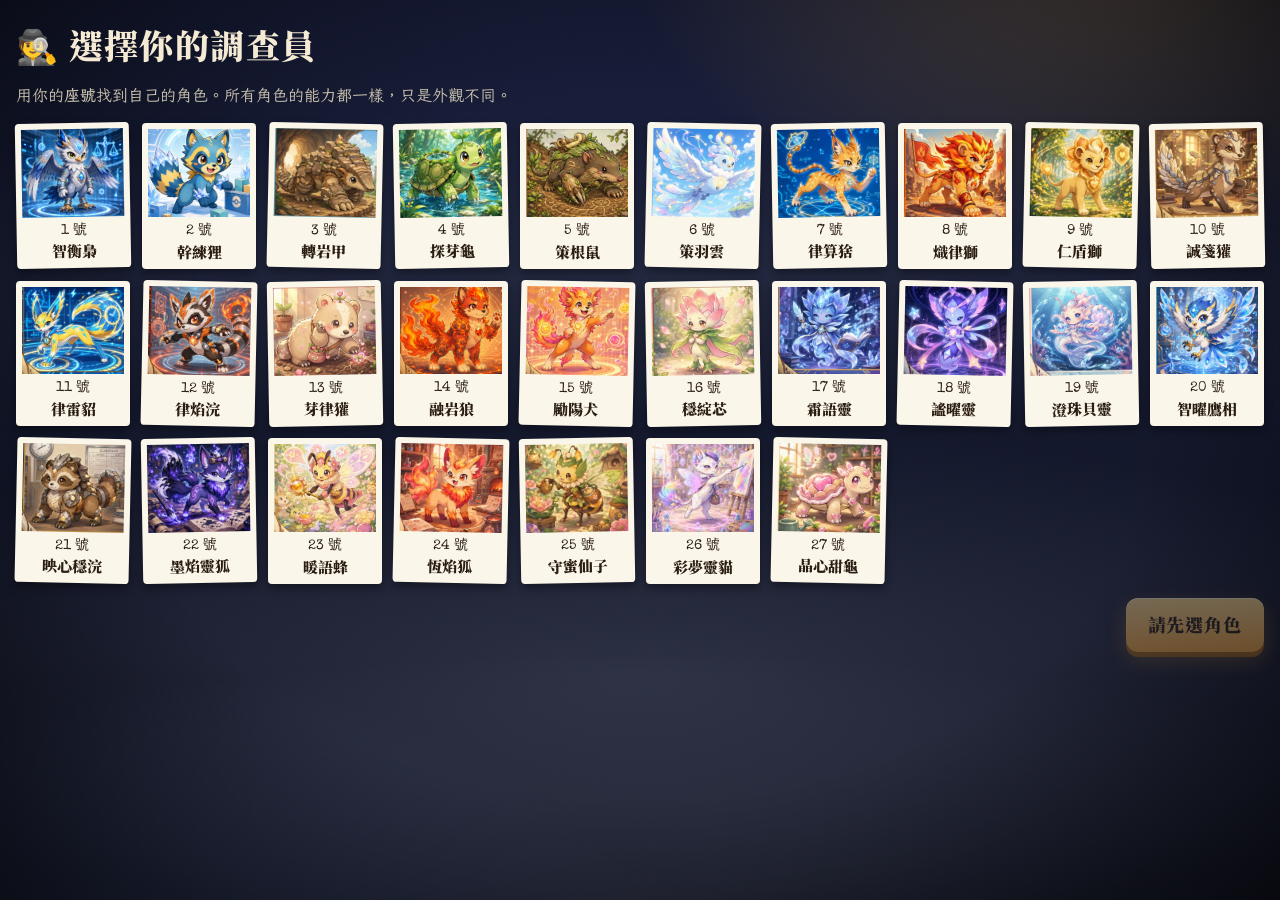
==== commit cb20f65a: "修正 iPad 橫放時決鬥畫面被裁切；加入全螢幕按鈕與主畫面圖示；單人闖關橫放改左右兩欄；路線圖中段每排至少一場戰鬥 Co-Authored-By: Claude Opus 5.5 <noreply@" ====
--- a/index.html
+++ b/index.html
@@ -5,11 +5,14 @@
 <meta name="viewport" content="width=device-width, initial-scale=1, maximum-scale=1, user-scalable=no, viewport-fit=cover">
 <meta name="apple-mobile-web-app-capable" content="yes">
 <meta name="theme-color" content="#14182a">
+<meta name="apple-mobile-web-app-title" content="所長的檔案庫">
+<meta name="apple-mobile-web-app-status-bar-style" content="black-translucent">
+<link rel="apple-touch-icon" href="assets/icon-180.png">
 <title>所長的機密檔案庫</title>
 <link rel="preconnect" href="https://fonts.googleapis.com">
 <link rel="preconnect" href="https://fonts.gstatic.com" crossorigin>
 <link rel="stylesheet" href="https://fonts.googleapis.com/css2?family=LXGW+WenKai+TC:wght@400;700&family=Noto+Serif+TC:wght@700;900&family=Special+Elite&display=swap">
-<link rel="stylesheet" href="style.css?v=7">
+<link rel="stylesheet" href="style.css?v=10">
 </head>
 <body>
 <div class="bg" aria-hidden="true"><div class="fogl f3"></div><div class="fogl f1"></div><div class="fogl f2"></div><div class="vig"></div></div>
@@ -18,13 +21,13 @@
 <div id="toasts"></div>
 <div id="rotate-hint" class="hidden"><div>🔄<br>雙人決鬥請把 iPad <b>橫放</b></div></div>
 
-<script src="data/units.js?v=7"></script>
-<script src="data/characters.js?v=7"></script>
-<script src="data/bank.js?v=7"></script>
-<script src="data/q-science.js?v=7"></script>
-<script src="data/q-english.js?v=7"></script>
-<script src="data/q-social.js?v=7"></script>
-<script src="data/q-math.js?v=7"></script>
-<script src="game.js?v=7"></script>
+<script src="data/units.js?v=10"></script>
+<script src="data/characters.js?v=10"></script>
+<script src="data/bank.js?v=10"></script>
+<script src="data/q-science.js?v=10"></script>
+<script src="data/q-english.js?v=10"></script>
+<script src="data/q-social.js?v=10"></script>
+<script src="data/q-math.js?v=10"></script>
+<script src="game.js?v=10"></script>
 </body>
 </html>
--- a/style.css
+++ b/style.css
@@ -410,19 +410,20 @@
 .wall-empty { grid-column: 1 / -1; color: var(--paper); text-align: center; padding: 34px 10px; }
 
 /* ---------- 雙人決鬥（回合制） ---------- */
-.duel { position: fixed; inset: 0; z-index: 2; display: grid; grid-template-columns: 1fr 1.25fr 1fr; gap: 12px; padding: max(10px, env(safe-area-inset-top)) 12px 12px; background: transparent; }
-.dside { position: relative; display: flex; flex-direction: column; gap: 8px; min-height: 0; padding: 10px; border-radius: 14px; background: rgba(0,0,0,.25); border: 2px solid transparent; transition: all .25s; }
+.duel { position: fixed; left: 0; top: 0; width: var(--vw, 100vw); height: var(--vh, 100vh); z-index: 2; display: grid; grid-template-columns: minmax(0, 1fr) minmax(0, 1.25fr) minmax(0, 1fr); grid-template-rows: minmax(0, 1fr); gap: 12px; padding: max(10px, env(safe-area-inset-top)) max(12px, env(safe-area-inset-right)) max(10px, env(safe-area-inset-bottom)) max(12px, env(safe-area-inset-left)); overflow: hidden; }
+.dside { position: relative; display: flex; flex-direction: column; gap: 8px; min-height: 0; overflow: hidden; padding: 10px; border-radius: 14px; background: rgba(0,0,0,.25); border: 2px solid transparent; transition: all .25s; }
 .dside.active { border-color: var(--amber); background: rgba(255,198,92,.1); box-shadow: 0 0 30px rgba(255,198,92,.25); }
 .dside.waiting .opts { opacity: .3; filter: grayscale(.6); }
 .dside .wait-cover { display: none; }
 .dside.waiting .wait-cover { display: flex; position: absolute; left: 10px; right: 10px; top: 46%; justify-content: center; text-align: center; font-family: var(--serif); font-weight: 900; font-size: 20px; color: var(--paper); text-shadow: 0 2px 8px #000; pointer-events: none; }
 .dside .who { display: flex; align-items: center; gap: 10px; }
-.dside .who img { width: 70px; aspect-ratio: 512/440; object-fit: cover; background: #fbf6ea; padding: 4px 4px 10px; transform: rotate(-3deg); box-shadow: 0 4px 10px rgba(0,0,0,.5); }
+.dside .who img { width: 62px; aspect-ratio: 512/440; object-fit: cover; background: #fbf6ea; padding: 4px 4px 10px; transform: rotate(-3deg); box-shadow: 0 4px 10px rgba(0,0,0,.5); }
 .dside .who b { font-family: var(--serif); font-size: 18px; }
 .dside .hearts { font-size: 18px; letter-spacing: 1px; }
 .dside .turnflag { font-family: var(--serif); font-weight: 900; font-size: 16px; color: var(--amber); }
 .dside.waiting .turnflag { color: #9aa3b8; }
-.dside .opts { flex: 1; grid-auto-rows: 1fr; }
+.dside .opts { flex: 1; min-height: 0; grid-auto-rows: minmax(0, 1fr); }
+.dside .opt { overflow: hidden; }
 .dside .opt { font-size: 18px; min-height: 0; }
 .dcenter { display: flex; flex-direction: column; gap: 8px; min-height: 0; }
 .dcenter .roundbar { text-align: center; font-family: var(--serif); font-weight: 900; font-size: 18px; color: var(--amber); letter-spacing: .05em; }
@@ -449,3 +450,26 @@
 @media (prefers-reduced-motion: reduce) {
   *, *::before, *::after { animation-duration: .01ms !important; animation-iteration-count: 1 !important; }
 }
+
+/* ---------- 橫放：單人闖關改成左右兩欄 ---------- */
+.split { display: block; }
+@media (orientation: landscape) and (min-width: 900px) {
+  #app { max-width: 1280px; }
+  .split { display: grid; grid-template-columns: minmax(320px, 38%) minmax(0, 1fr); gap: 20px; align-items: start; }
+  .split .b-main { position: sticky; top: 12px; }
+  .split .arena { margin-top: 12px; }
+  .split .qcard { margin-top: 4px; }
+  .split .opts.two { grid-template-columns: 1fr 1fr; }
+  .maplay { grid-template-columns: minmax(300px, 34%) minmax(0, 1fr); }
+  .maplay .map { margin-top: 0; gap: 10px; padding: 14px 10px; }
+  .maplay .node { height: 62px; }
+  .areas { grid-template-columns: repeat(4, 1fr); }
+  .hub-actions .btn { min-height: 70px; }
+}
+@media (orientation: landscape) and (max-height: 760px) {
+  .dside .who img { width: 52px; }
+  .dside .opt { font-size: 17px; padding: 6px 10px; }
+  .dcenter .stem { font-size: 20px; line-height: 1.6; }
+  .dcenter .exp { font-size: 16px; }
+}
+html.in-duel, html.in-duel body { overflow: hidden; height: 100%; }
